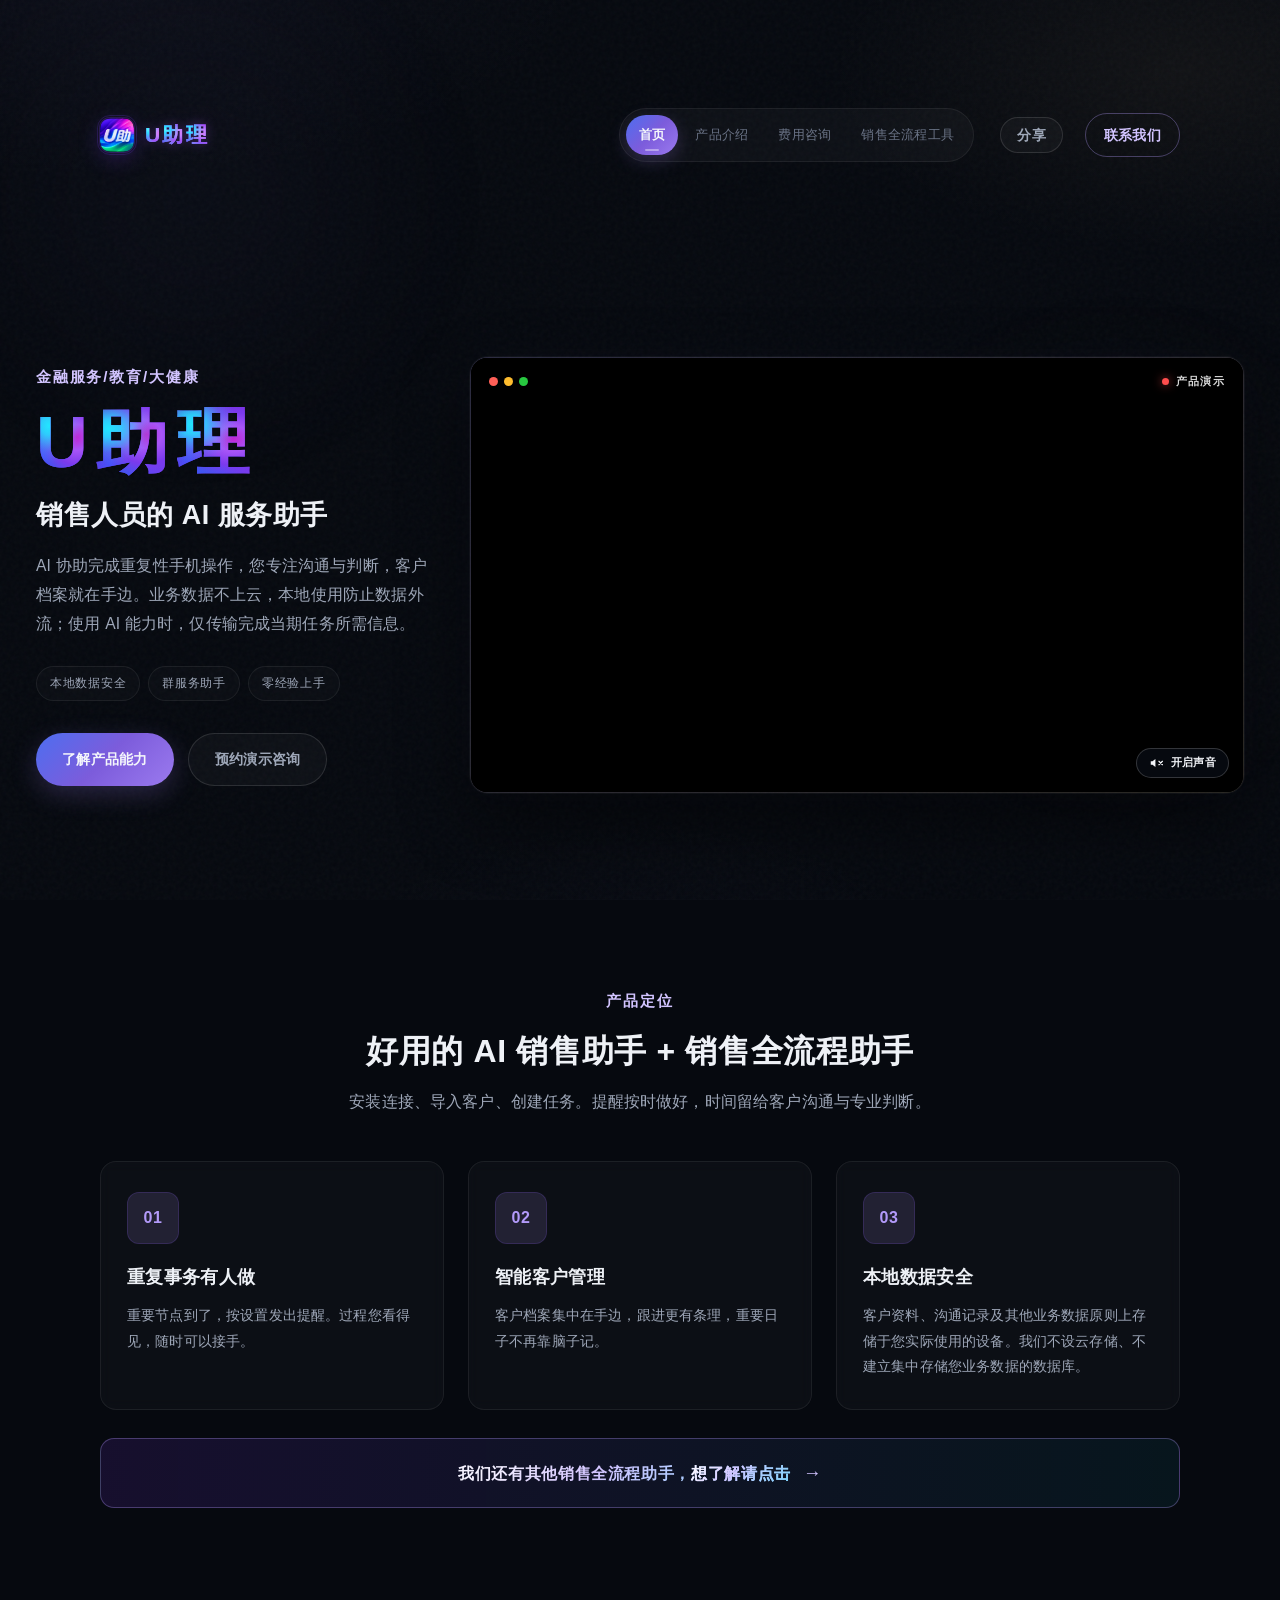
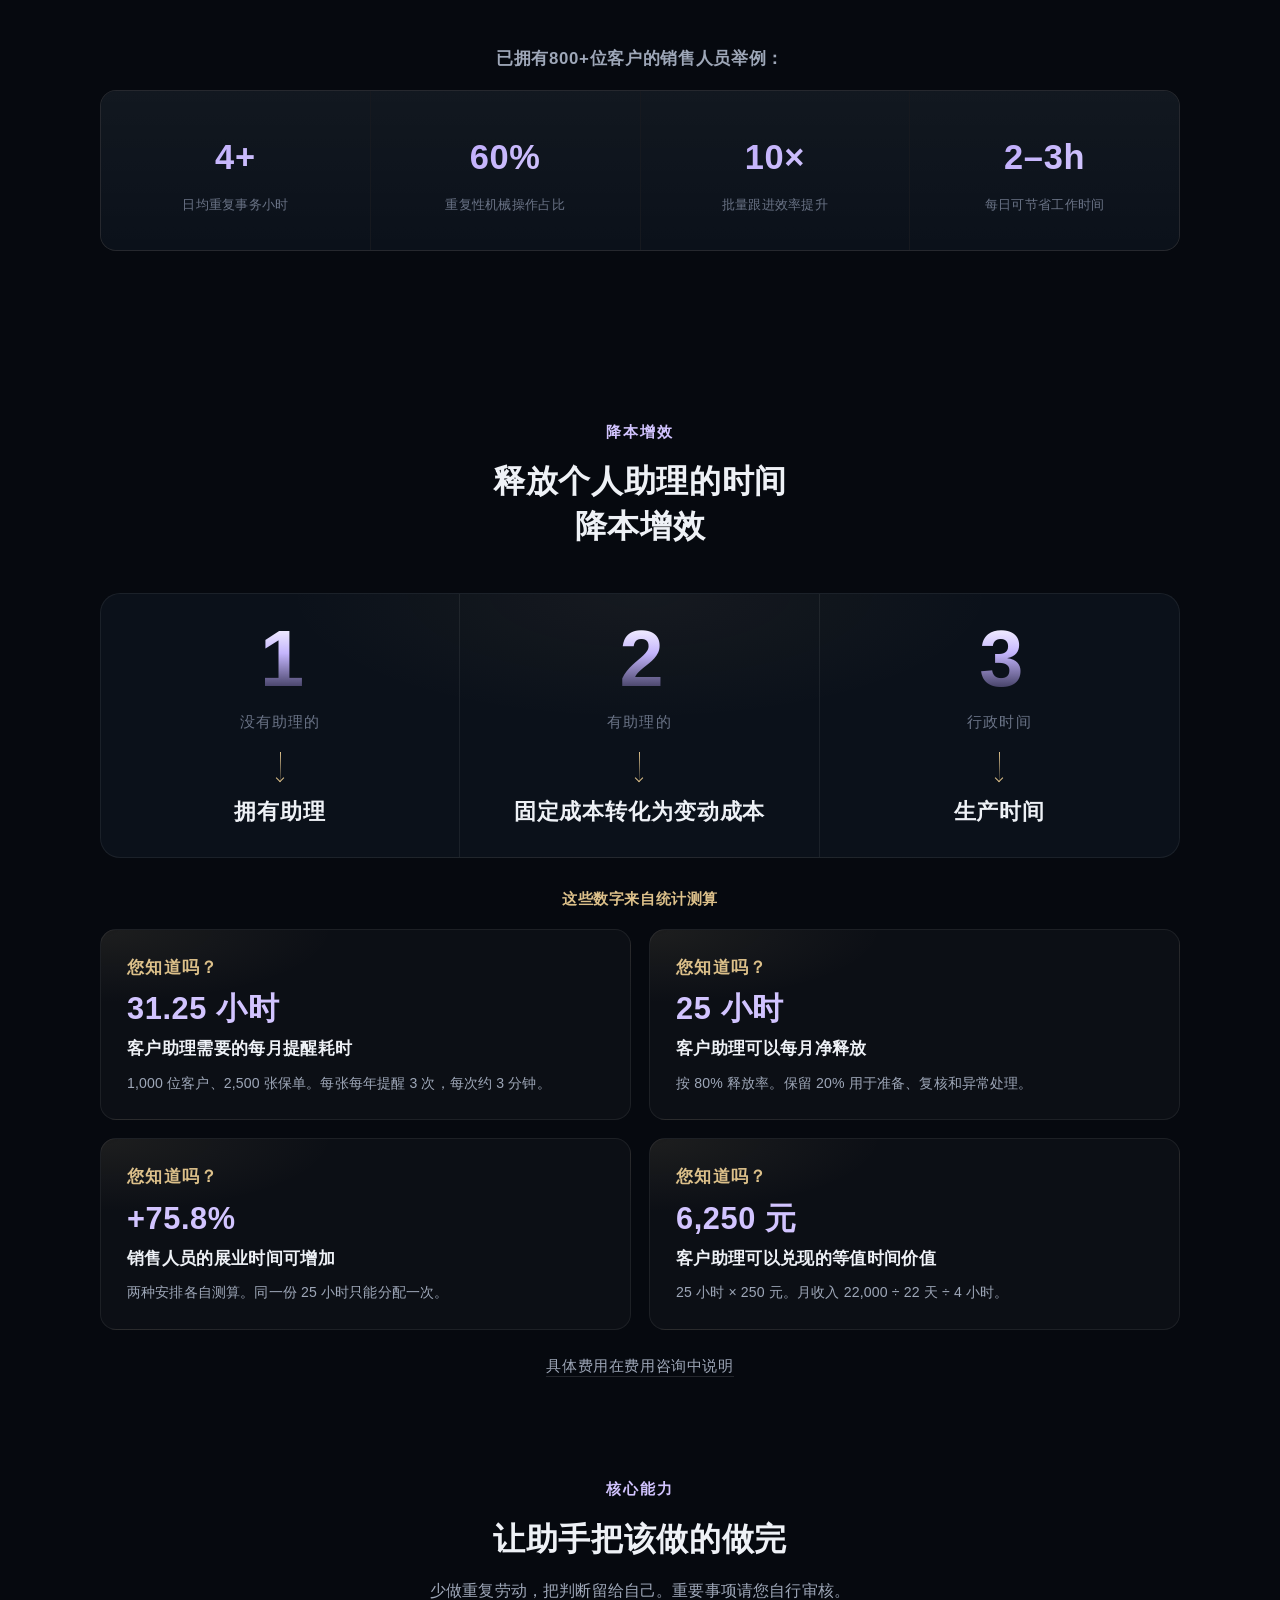
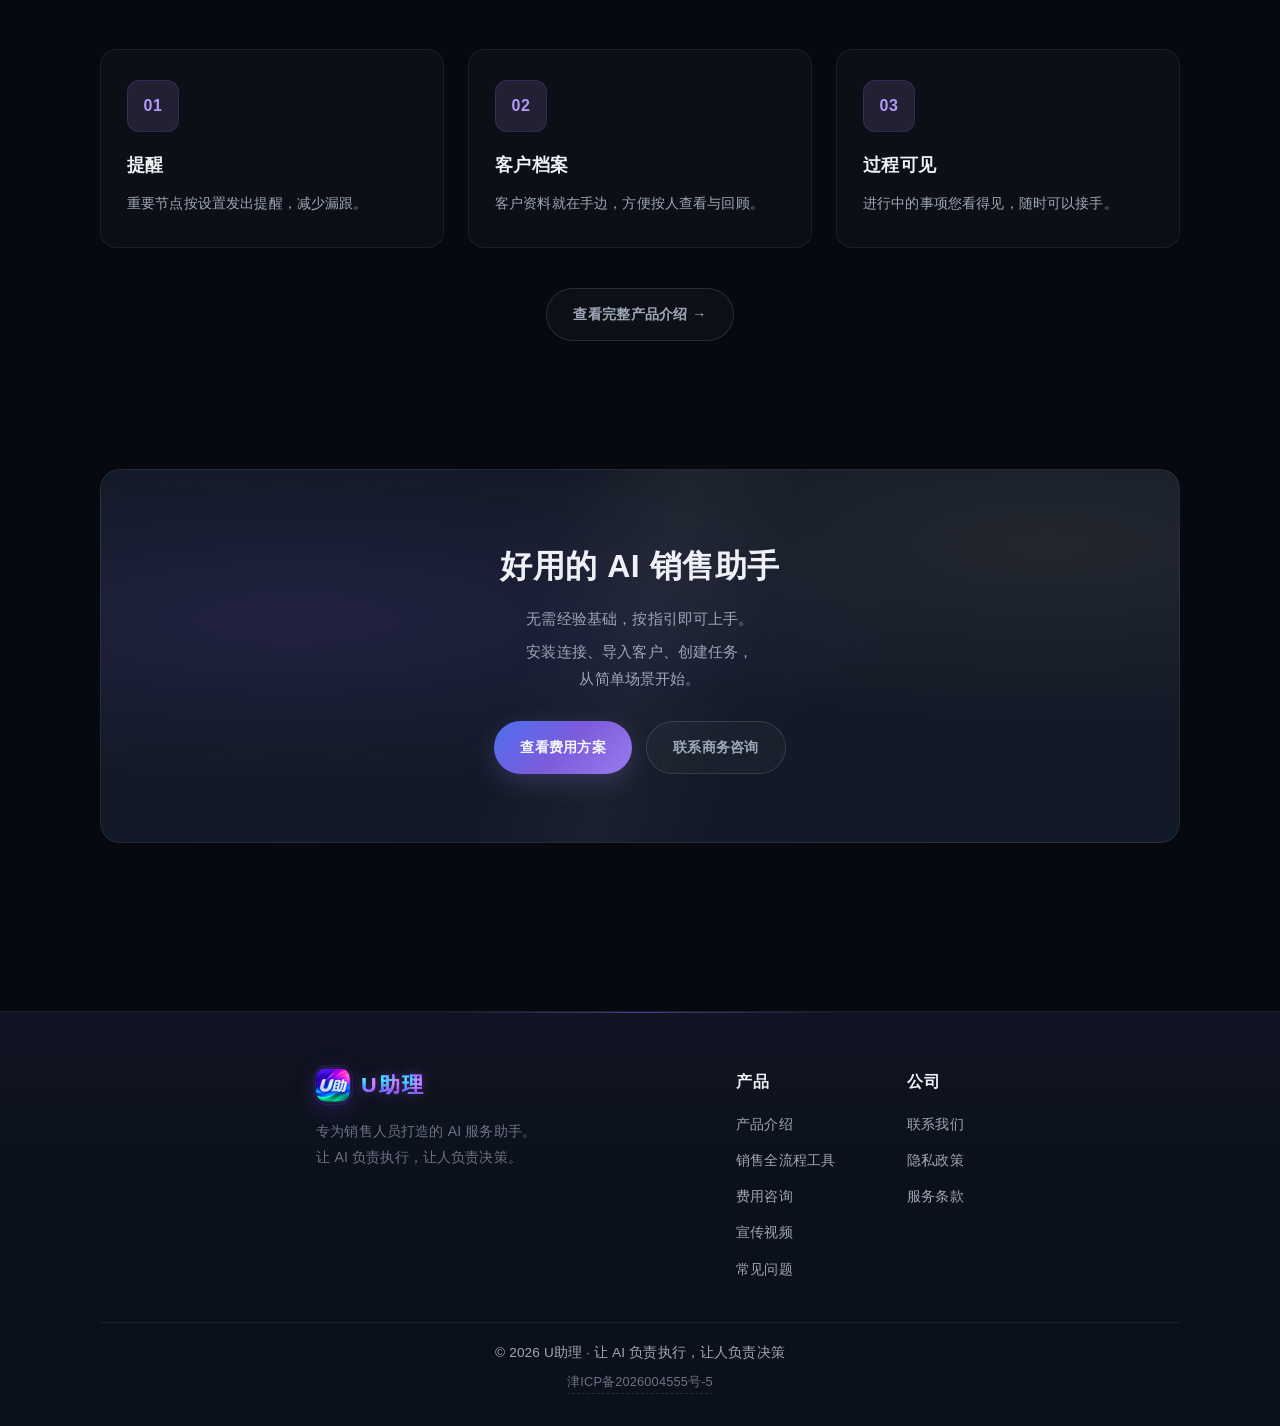
==== index.html @ defd41bc "上传U助理官网" ====
<!DOCTYPE html>
<html lang="zh-CN">
<head>
  <meta charset="UTF-8" />
  <meta name="viewport" content="width=device-width, initial-scale=1, viewport-fit=cover" />
  <meta name="format-detection" content="telephone=no, email=no" />
  <title>U助理 — 销售人员的 AI 服务助手</title>
  <meta name="description" content="U助理是专为销售人员打造的 AI 服务助手。" />
  <meta property="og:type" content="website" />
  <meta property="og:site_name" content="U助理" />
  <meta property="og:title" content="U助理 · AI 服务助手" />
  <meta property="og:description" content="U助理是专为销售人员打造的 AI 服务助手。" />
  <meta property="og:image" content="static/share-cover.jpg" />
  <meta itemprop="name" content="U助理 · AI 服务助手" />
  <meta itemprop="description" content="U助理是专为销售人员打造的 AI 服务助手。" />
  <meta itemprop="image" content="static/share-cover.jpg" />
  <script>
    (function () {
      var img = new URL('static/share-cover.jpg', location.href).href;
      var pageUrl = location.href.split('#')[0];
      var image = document.querySelector('meta[property="og:image"]');
      var item = document.querySelector('meta[itemprop="image"]');
      if (image) image.setAttribute('content', img);
      if (item) item.setAttribute('content', img);
      var urlMeta = document.querySelector('meta[property="og:url"]');
      if (!urlMeta) {
        urlMeta = document.createElement('meta');
        urlMeta.setAttribute('property', 'og:url');
        document.head.appendChild(urlMeta);
      }
      urlMeta.setAttribute('content', pageUrl);
    })();
  </script>
  <link rel="stylesheet" href="css/style.css?v=m102" />
</head>
<body>
  <div class="bg-mesh" aria-hidden="true"></div>
  <div class="bg-orb bg-orb--a" aria-hidden="true"></div>
  <div class="bg-orb bg-orb--b" aria-hidden="true"></div>
  <div class="bg-noise" aria-hidden="true"></div>

  <header class="site-header">
    <div class="nav-inner">
      <a class="logo" href="about.html">
        <span class="logo-mark">U</span>
        <span class="logo-text"><span class="brand-word" aria-label="U助理"><span class="brand-char">U</span><span class="brand-char">助</span><span class="brand-char">理</span></span></span>
      </a>
      <nav class="nav-links" aria-label="主导航">
        <a href="index.html" class="active">首页</a>
        <a href="product.html">产品介绍</a>
        <a href="pricing.html">费用咨询</a>
        <a href="tools.html">销售全流程工具</a>
      </nav>
      <a class="nav-cta" href="about.html">联系我们</a>
    </div>
    <div class="scroll-progress" aria-hidden="true"></div>
  </header>

  <main>
    <section class="hero-split" aria-label="产品宣传">
      <div class="hero-split__copy">
        <p class="section-label">金融服务/教育/大健康</p>
        <h1 class="hero-brand"><span class="brand-word" aria-label="U助理"><span class="brand-char">U</span><span class="brand-char">助</span><span class="brand-char">理</span></span></h1>
        <p class="hero-title">销售人员的 AI&nbsp;服务助手</p>
        <p class="hero-desc">
          AI&nbsp;协助完成重复性手机操作，您专注沟通与判断，客户档案就在手边。业务数据不上云，本地使用防止数据外流；使用 AI&nbsp;能力时，仅传输完成当期任务所需信息。
        </p>
        <div class="hero-meta">
		  <span>本地数据安全</span>
          <span>群服务助手</span>
          <span>零经验上手</span>
        </div>
        <div class="btn-group">
          <a class="btn btn-primary" href="product.html">了解产品能力</a>
          <a class="btn btn-ghost" href="about.html">预约演示咨询</a>
        </div>
      </div>

      <div class="hero-split__media">
        <div class="video-frame">
          <div class="video-frame__inner">
            <div class="video-frame__chrome">
              <div class="video-dots" aria-hidden="true"><i></i><i></i><i></i></div>
              <span class="video-live">产品演示</span>
            </div>
            <video
              id="hero-video"
              src="static/u_.mp4"
              autoplay
              muted
              loop
              playsinline
              webkit-playsinline
              x5-playsinline
              x5-video-player-type="h5-page"
              x5-video-player-fullscreen="false"
              preload="auto"
            ></video>
            <button type="button" class="video-sound" aria-pressed="false" aria-label="开启声音">
              <svg class="video-sound__muted" viewBox="0 0 24 24" aria-hidden="true">
                <path d="M11 5L6 9H3v6h3l5 4V5z" fill="currentColor"/>
                <path d="M23 9l-6 6M17 9l6 6" stroke="currentColor" stroke-width="2" fill="none" stroke-linecap="round"/>
              </svg>
              <svg class="video-sound__on" viewBox="0 0 24 24" aria-hidden="true">
                <path d="M11 5L6 9H3v6h3l5 4V5z" fill="currentColor"/>
                <path d="M15.5 8.5a5 5 0 010 7M19 6a9 9 0 010 12" stroke="currentColor" stroke-width="2" fill="none" stroke-linecap="round"/>
              </svg>
              <span class="video-sound__text">开启声音</span>
            </button>
          </div>
        </div>
      </div>
    </section>

    <section class="section">
      <div class="container">
        <div class="section-head center reveal">
          <p class="section-label">产品定位</p>
          <h2 class="section-title">好用的 AI 销售助手 + 销售全流程助手</h2>
          <p class="section-desc">
            安装连接、导入客户、创建任务。提醒按时做好，时间留给客户沟通与专业判断。
          </p>
        </div>

        <div class="grid-3">
          <article class="feature-card reveal">
            <div class="feature-icon">01</div>
            <h3>重复事务有人做</h3>
            <p>重要节点到了，按设置发出提醒。过程您看得见，随时可以接手。</p>
          </article>
          <article class="feature-card reveal reveal-delay-1">
            <div class="feature-icon">02</div>
            <h3>智能客户管理</h3>
            <p>客户档案集中在手边，跟进更有条理，重要日子不再靠脑子记。</p>
          </article>
          <article class="feature-card reveal reveal-delay-2">
            <div class="feature-icon">03</div>
            <h3>本地数据安全</h3>
            <p>客户资料、沟通记录及其他业务数据原则上存储于您实际使用的设备。我们不设云存储、不建立集中存储您业务数据的数据库。</p>
          </article>
        </div>
        <a class="tools-entry reveal" href="tools.html">
          <span>我们还有其他销售全流程助手，<span class="tools-entry__go">想了解请点击</span></span>
          <i aria-hidden="true">→</i>
        </a>
      </div>
    </section>

    <section class="section-sm">
      <div class="container">
        <p class="stats-kicker reveal">已拥有800+位客户的销售人员举例：</p>
        <div class="stats reveal">
          <div class="stat">
            <div class="stat-value">4+</div>
            <div class="stat-label">日均重复事务小时</div>
          </div>
          <div class="stat">
            <div class="stat-value">60%</div>
            <div class="stat-label">重复性机械操作占比</div>
          </div>
          <div class="stat">
            <div class="stat-value">10×</div>
            <div class="stat-label">批量跟进效率提升</div>
          </div>
          <div class="stat">
            <div class="stat-value">2–3h</div>
            <div class="stat-label">每日可节省工作时间</div>
          </div>
        </div>
      </div>
    </section>

    <section class="section">
      <div class="container">
        <div class="section-head center reveal">
          <p class="section-label">降本增效</p>
          <h2 class="section-title yield-title">释放个人助理的时间<br>降本增效</h2>
        </div>
        <ol class="yield-shifts reveal">
          <li>
            <span class="yield-shifts__index">1</span>
            <p class="yield-shifts__from">没有助理的</p>
            <span class="yield-shifts__arrow" aria-hidden="true"></span>
            <p class="yield-shifts__to">拥有助理</p>
          </li>
          <li>
            <span class="yield-shifts__index">2</span>
            <p class="yield-shifts__from">有助理的</p>
            <span class="yield-shifts__arrow" aria-hidden="true"></span>
            <p class="yield-shifts__to">固定成本转化为变动成本</p>
          </li>
          <li>
            <span class="yield-shifts__index">3</span>
            <p class="yield-shifts__from">行政时间</p>
            <span class="yield-shifts__arrow" aria-hidden="true"></span>
            <p class="yield-shifts__to">生产时间</p>
          </li>
        </ol>
        <p class="yield-note reveal">这些数字来自统计测算</p>
        <div class="yield-stats reveal">
          <article>
            <p class="yield-stats__ask">您知道吗？</p>
            <b>31.25 小时</b>
            <span>客户助理需要的每月提醒耗时</span>
            <p>1,000 位客户、2,500 张保单。每张每年提醒 3 次，每次约 3 分钟。</p>
          </article>
          <article>
            <p class="yield-stats__ask">您知道吗？</p>
            <b>25 小时</b>
            <span>客户助理可以每月净释放</span>
            <p>按 80% 释放率。保留 20% 用于准备、复核和异常处理。</p>
          </article>
          <article>
            <p class="yield-stats__ask">您知道吗？</p>
            <b>+75.8%</b>
            <span>销售人员的展业时间可增加</span>
            <p>两种安排各自测算。同一份 25 小时只能分配一次。</p>
          </article>
          <article>
            <p class="yield-stats__ask">您知道吗？</p>
            <b>6,250 元</b>
            <span>客户助理可以兑现的等值时间价值</span>
            <p>25 小时 × 250 元。月收入 22,000 ÷ 22 天 ÷ 4 小时。</p>
          </article>
        </div>
        <p class="yield-more reveal"><a href="pricing.html">具体费用在费用咨询中说明</a></p>
      </div>
    </section>

    <section class="section" style="padding-top: 0;">
      <div class="container">
        <div class="section-head center reveal">
          <p class="section-label">核心能力</p>
          <h2 class="section-title">让助手把该做的做完</h2>
          <p class="section-desc">少做重复劳动，把判断留给自己。<span class="m-break"></span>重要事项请您自行审核。</p>
        </div>
        <div class="grid-3">
          <article class="feature-card reveal">
            <div class="feature-icon">01</div>
            <h3>提醒</h3>
            <p>重要节点按设置发出提醒，减少漏跟。</p>
          </article>
          <article class="feature-card reveal reveal-delay-1">
            <div class="feature-icon">02</div>
            <h3>客户档案</h3>
            <p>客户资料就在手边，方便按人查看与回顾。</p>
          </article>
          <article class="feature-card reveal reveal-delay-2">
            <div class="feature-icon">03</div>
            <h3>过程可见</h3>
            <p>进行中的事项您看得见，随时可以接手。</p>
          </article>
        </div>
        <div class="section-link reveal">
          <a class="btn btn-ghost" href="product.html">查看完整产品介绍 →</a>
        </div>
      </div>
    </section>

    <section class="section" style="padding-top: 0;">
      <div class="container">
        <div class="cta-band reveal">
          <h2>好用的 AI 销售助手</h2>
          <p class="cta-lines">
            <span>无需经验基础，按指引即可上手。</span>
            <span>安装连接、导入客户、创建任务，<span class="m-break"></span>从简单场景开始。</span>
          </p>
          <div class="btn-group">
            <a class="btn btn-primary" href="pricing.html">查看费用方案</a>
            <a class="btn btn-ghost" href="about.html">联系商务咨询</a>
          </div>
        </div>
      </div>
    </section>
  </main>

  <footer class="site-footer">
    <div class="container">
      <div class="footer-main">
        <div class="footer-brand">
          <a class="logo" href="about.html">
            <span class="logo-mark">U</span>
            <span class="logo-text"><span class="brand-word" aria-label="U助理"><span class="brand-char">U</span><span class="brand-char">助</span><span class="brand-char">理</span></span></span>
          </a>
          <p>专为销售人员打造的 AI 服务助手。<br />让 AI 负责执行，让人负责决策。</p>
        </div>
        <div class="footer-links">
          <div class="footer-col">
            <h4>产品</h4>
            <a href="product.html">产品介绍</a>
            <a href="tools.html">销售全流程工具</a>
            <a href="pricing.html">费用咨询</a>
            <a href="index.html">宣传视频</a>
            <a href="product.html#faq">常见问题</a>
          </div>
          <div class="footer-col">
            <h4>公司</h4>
            <a href="about.html">联系我们</a>
            <a href="privacy.html">隐私政策</a>
            <a href="terms.html">服务条款</a>
          </div>
        </div>
      </div>
      <div class="footer-legal">
        <div class="footer-legal-left">
          <p class="footer-copyright">© 2026 U助理 · 让 AI 负责执行，让人负责决策</p>
          <p class="footer-icp">
            <a href="https://beian.miit.gov.cn/" target="_blank" rel="noopener noreferrer">津ICP备2026004555号-5</a>
          </p>
        </div>
      </div>
    </div>
  </footer>

<button type="button" class="back-top" aria-label="回到顶部" title="回到顶部">
    <span class="back-top__ring" aria-hidden="true"></span>
    <svg viewBox="0 0 24 24" aria-hidden="true">
      <path d="M12 19V5"></path>
      <path d="M5 12l7-7 7 7"></path>
    </svg>
  </button>

  <script src="js/main.js?v=m17"></script>
</body>
</html>
---- css/style.css ----
/* U助理 Official Site — Premium Design System */
:root {
  --bg: #06090f;
  --bg-2: #0b111a;
  --bg-3: #121a27;
  --surface: rgba(255, 255, 255, 0.028);
  --surface-hover: rgba(255, 255, 255, 0.055);
  --border: rgba(255, 255, 255, 0.065);
  --border-strong: rgba(255, 255, 255, 0.12);
  --text: #eef1f6;
  --text-secondary: #9ea7b8;
  --text-muted: #6a7386;
  --accent: #b39afa;
  --accent-deep: #8b6fd4;
  --accent-soft: rgba(179, 154, 250, 0.13);
  --accent-glow: rgba(139, 111, 212, 0.26);
  --accent-bright: #d2c4ff;
  --accent-grad: linear-gradient(135deg, #4d6ef0 0%, #7c5cdb 50%, #9b7aef 100%);
  --gold: #dcc08a;
  --gold-soft: rgba(220, 192, 138, 0.09);
  --promo: #5ad6ef;
  --promo-soft: rgba(90, 214, 239, 0.12);
  --promo-deep: #2bb8d6;
  --brand-blue: #315cff;
  --brand-violet: #8b5cf6;
  --brand-cyan: #22e6ff;
  --radius: 16px;
  --radius-sm: 10px;
  --nav-h: 72px;
  --max: 1080px;
  --max-home: 1520px;
  --gutter: 48px;
  --space-section: 96px;
  --space-block: 24px;
  --content-prose: 1080px;
  --font-display: 'Microsoft YaHei', '微软雅黑', 'PingFang SC', 'Noto Sans SC', sans-serif;
  --font-brand: 'Microsoft YaHei', '微软雅黑', 'PingFang SC', 'Noto Sans SC', sans-serif;
  --font-body: 'Microsoft YaHei', '微软雅黑', 'PingFang SC', 'Noto Sans SC', sans-serif;
  --ease: cubic-bezier(0.22, 1, 0.36, 1);
  --shadow-card: 0 18px 48px rgba(0, 0, 0, 0.32);
}

*,
*::before,
*::after {
  box-sizing: border-box;
  margin: 0;
  padding: 0;
}

html {
  scroll-behavior: smooth;
  scroll-padding-top: calc(var(--nav-h) + 12px);
  -webkit-text-size-adjust: 100%;
  text-size-adjust: 100%;
  overflow-x: clip;
  max-width: 100%;
}

body {
  font-family: var(--font-body);
  background: var(--bg);
  color: var(--text);
  line-height: 1.75;
  font-weight: 400;
  font-size: 15.5px;
  letter-spacing: 0.01em;
  -webkit-font-smoothing: antialiased;
  -webkit-tap-highlight-color: transparent;
  overflow-x: clip;
  max-width: 100%;
}

img,
video {
  max-width: 100%;
  display: block;
}

a {
  color: inherit;
  text-decoration: none;
}

ul {
  list-style: none;
}

button {
  font-family: inherit;
  cursor: pointer;
  border: none;
  background: none;
}

::selection {
  background: rgba(182, 124, 255, 0.32);
  color: #fff;
}

.container {
  width: min(100% - (var(--gutter) * 2), var(--max));
  margin-inline: auto;
}

/* ---------- Atmosphere ---------- */
.bg-mesh {
  pointer-events: none;
  position: fixed;
  inset: 0;
  z-index: -2;
  background:
    radial-gradient(ellipse 70% 45% at 8% -5%, rgba(120, 110, 180, 0.06), transparent 55%),
    radial-gradient(ellipse 55% 40% at 92% 8%, rgba(224, 192, 138, 0.05), transparent 50%),
    radial-gradient(ellipse 45% 35% at 50% 110%, rgba(120, 110, 180, 0.035), transparent 55%),
    var(--bg);
}

.bg-noise {
  pointer-events: none;
  position: fixed;
  inset: 0;
  z-index: -1;
  opacity: 0.035;
  background-image: url("data:image/svg+xml,%3Csvg viewBox='0 0 256 256' xmlns='http://www.w3.org/2000/svg'%3E%3Cfilter id='n'%3E%3CfeTurbulence type='fractalNoise' baseFrequency='0.85' numOctaves='4' stitchTiles='stitch'/%3E%3C/filter%3E%3Crect width='100%25' height='100%25' filter='url(%23n)'/%3E%3C/svg%3E");
}

.bg-orb {
  pointer-events: none;
  position: fixed;
  z-index: -1;
  width: 42vw;
  height: 42vw;
  max-width: 560px;
  max-height: 560px;
  border-radius: 50%;
  filter: blur(80px);
  opacity: 0.22;
  animation: orbFloat 18s ease-in-out infinite;
}

.bg-orb--a {
  top: -8%;
  left: -6%;
  background: radial-gradient(circle, rgba(120, 110, 180, 0.28), transparent 70%);
}

.bg-orb--b {
  right: -8%;
  bottom: 8%;
  background: radial-gradient(circle, rgba(220, 192, 138, 0.18), transparent 70%);
  animation-delay: -7s;
  animation-duration: 22s;
}

@keyframes orbFloat {
  0%, 100% { transform: translate(0, 0) scale(1); }
  50% { transform: translate(3%, 4%) scale(1.08); }
}

.scroll-progress {
  position: absolute;
  left: 0;
  bottom: 0;
  height: 2px;
  width: 0%;
  background: linear-gradient(90deg, var(--accent-deep), var(--accent), var(--gold));
  box-shadow: 0 0 12px var(--accent-glow);
  transition: width 0.05s linear;
}

/* ---------- Nav ---------- */
.site-header {
  position: fixed;
  top: 0;
  left: 0;
  right: 0;
  z-index: 100;
  height: var(--nav-h);
  transition: background 0.4s var(--ease), border-color 0.4s, box-shadow 0.4s;
  border-bottom: 1px solid transparent;
}

.site-header.scrolled {
  background: rgba(6, 9, 15, 0.8);
  backdrop-filter: blur(20px) saturate(1.5);
  border-bottom-color: var(--border);
  box-shadow: 0 8px 32px rgba(0, 0, 0, 0.25);
}

.nav-inner {
  height: var(--nav-h);
  display: flex;
  align-items: center;
  gap: 18px;
  width: min(100% - (var(--gutter) * 2), var(--max));
  margin-inline: auto;
}

.logo {
  display: flex;
  align-items: center;
  gap: 11px;
  font-family: var(--font-brand);
  font-weight: 700;
  font-size: 1.18rem;
  letter-spacing: 0.02em;
  transition: opacity 0.25s;
}

.logo:hover {
  opacity: 0.9;
}

.logo-mark {
  width: 34px;
  height: 34px;
  border-radius: 10px;
  background-image: url('../static/logo.png');
  background-size: cover;
  background-position: center;
  display: grid;
  place-items: center;
  font-family: var(--font-brand);
  font-weight: 800;
  font-size: 0;
  color: transparent;
  box-shadow: 0 0 0 1px rgba(123, 63, 242, 0.22), 0 6px 22px rgba(123, 63, 242, 0.26);
  position: relative;
}

.logo-mark::after {
  content: '';
  position: absolute;
  inset: -3px;
  border-radius: 13px;
  border: 1px solid rgba(123, 63, 242, 0.2);
  animation: pulseRing 3.5s ease-in-out infinite;
}

@keyframes pulseRing {
  0%, 100% { opacity: 0.4; transform: scale(1); }
  50% { opacity: 0.85; transform: scale(1.04); }
}

.logo-text {
  display: inline-flex;
  align-items: center;
}

.logo-text .brand-word {
  font-size: 1.12em;
  font-weight: 800;
  letter-spacing: 0.08em;
}

/* 导航小字：提高饱和与对比，避免缩小后发灰发虚 */
.logo-text .brand-char,
.logo-text .brand-char:nth-child(1),
.logo-text .brand-char:nth-child(2),
.logo-text .brand-char:nth-child(3) {
  background:
    radial-gradient(
      ellipse at 18% 26%,
      #5ef0ff 0%,
      rgba(34, 230, 255, 0.95) 14%,
      rgba(34, 230, 255, 0.35) 36%,
      transparent 52%
    ),
    radial-gradient(
      ellipse at 70% 40%,
      #e879f9 0%,
      #c084fc 20%,
      #a855f7 42%,
      rgba(168, 85, 247, 0.45) 68%,
      transparent 100%
    ),
    radial-gradient(
      ellipse at 36% 84%,
      #60a5fa 0%,
      #3b82f6 24%,
      rgba(59, 130, 246, 0.4) 56%,
      transparent 100%
    ),
    linear-gradient(135deg, #6d28d9 0%, #9333ea 45%, #a855f7 100%);
  background-size: 100% 100%;
  -webkit-background-clip: text;
  background-clip: text;
  color: transparent;
  -webkit-text-fill-color: transparent;
  filter: drop-shadow(0 0 6px rgba(168, 85, 247, 0.35));
}

/* 品牌词：采用紫底 + 蓝区 + 青高光（图2方案），每字含蓝/紫/青，静态无动画 */
.brand-word {
  display: inline-flex;
  align-items: baseline;
  gap: 0.02em;
}

.brand-char {
  display: inline-block;
  font-style: normal;
  font-weight: inherit;
  line-height: 1;
  background:
    /* 青色高光 */
    radial-gradient(
      ellipse at 18% 28%,
      #22e6ff 0%,
      rgba(34, 230, 255, 0.85) 12%,
      rgba(34, 230, 255, 0.22) 34%,
      transparent 50%
    ),
    /* 紫色主体（略加重） */
    radial-gradient(
      ellipse at 68% 40%,
      #c026d3 0%,
      #a855f7 22%,
      #7c3aed 46%,
      rgba(124, 58, 237, 0.28) 70%,
      transparent 100%
    ),
    /* 蓝色区域 */
    radial-gradient(
      ellipse at 36% 84%,
      #2563eb 0%,
      #315cff 26%,
      rgba(49, 92, 255, 0.32) 58%,
      transparent 100%
    ),
    /* 紫色底色，保证整体偏紫且协调 */
    linear-gradient(135deg, #5b21b6 0%, #7e22ce 42%, #9333ea 100%);
  background-size: 100% 100%;
  background-repeat: no-repeat;
  -webkit-background-clip: text;
  background-clip: text;
  color: transparent;
  -webkit-text-fill-color: transparent;
}

/* 三字光斑微偏移，整体仍统一，避免完全同质 */
.brand-char:nth-child(1) {
  background:
    radial-gradient(ellipse at 22% 26%, #22e6ff 0%, rgba(34, 230, 255, 0.85) 12%, rgba(34, 230, 255, 0.2) 34%, transparent 50%),
    radial-gradient(ellipse at 70% 42%, #c026d3 0%, #a855f7 22%, #7c3aed 46%, rgba(124, 58, 237, 0.28) 70%, transparent 100%),
    radial-gradient(ellipse at 34% 82%, #2563eb 0%, #315cff 26%, rgba(49, 92, 255, 0.32) 58%, transparent 100%),
    linear-gradient(135deg, #5b21b6 0%, #7e22ce 42%, #9333ea 100%);
  background-size: 100% 100%;
  -webkit-background-clip: text;
  background-clip: text;
  color: transparent;
  -webkit-text-fill-color: transparent;
}

.brand-char:nth-child(2) {
  background:
    radial-gradient(ellipse at 16% 30%, #22e6ff 0%, rgba(34, 230, 255, 0.85) 12%, rgba(34, 230, 255, 0.2) 34%, transparent 50%),
    radial-gradient(ellipse at 64% 38%, #c026d3 0%, #a855f7 22%, #7c3aed 46%, rgba(124, 58, 237, 0.28) 70%, transparent 100%),
    radial-gradient(ellipse at 40% 86%, #2563eb 0%, #315cff 26%, rgba(49, 92, 255, 0.32) 58%, transparent 100%),
    linear-gradient(135deg, #5b21b6 0%, #7e22ce 45%, #9333ea 100%);
  background-size: 100% 100%;
  -webkit-background-clip: text;
  background-clip: text;
  color: transparent;
  -webkit-text-fill-color: transparent;
}

.brand-char:nth-child(3) {
  background:
    radial-gradient(ellipse at 20% 24%, #22e6ff 0%, rgba(34, 230, 255, 0.85) 12%, rgba(34, 230, 255, 0.2) 34%, transparent 50%),
    radial-gradient(ellipse at 72% 44%, #c026d3 0%, #a855f7 22%, #7c3aed 46%, rgba(124, 58, 237, 0.28) 70%, transparent 100%),
    radial-gradient(ellipse at 38% 80%, #2563eb 0%, #315cff 26%, rgba(49, 92, 255, 0.32) 58%, transparent 100%),
    linear-gradient(135deg, #5b21b6 0%, #7e22ce 40%, #9333ea 100%);
  background-size: 100% 100%;
  -webkit-background-clip: text;
  background-clip: text;
  color: transparent;
  -webkit-text-fill-color: transparent;
}

.nav-links {
  display: flex;
  align-items: center;
  gap: 4px;
  margin-left: auto;
  padding: 6px;
  border-radius: 999px;
  background: rgba(255, 255, 255, 0.03);
  border: 1px solid var(--border);
}

.nav-links a {
  position: relative;
  padding: 8px 13px;
  font-size: 0.84rem;
  font-weight: 500;
  letter-spacing: 0.02em;
  color: var(--text-muted);
  border-radius: 999px;
  transition: color 0.3s, background 0.3s, box-shadow 0.3s;
}

.nav-links a:hover {
  color: var(--text);
  background: rgba(255, 255, 255, 0.05);
}

.nav-links a.active,
html[data-nav="about"] #nav-about {
  color: #f4f6fb;
  background: var(--accent-grad);
  font-weight: 600;
  box-shadow: 0 6px 18px var(--accent-glow);
}

.nav-links a.active::after,
html[data-nav="about"] #nav-about::after {
  content: '';
  position: absolute;
  left: 50%;
  bottom: 4px;
  width: 14px;
  height: 2px;
  border-radius: 2px;
  background: rgba(255, 255, 255, 0.4);
  transform: translateX(-50%);
}

.nav-cta {
  margin-left: 4px !important;
  padding: 9px 18px !important;
  font-size: 0.875rem !important;
  border-radius: 999px !important;
  background: transparent !important;
  border: 1px solid rgba(179, 154, 250, 0.35) !important;
  color: var(--accent-bright) !important;
  font-weight: 600 !important;
  letter-spacing: 0.02em;
  box-shadow: none !important;
}

.nav-cta:hover {
  background: var(--accent-soft) !important;
  border-color: rgba(179, 154, 250, 0.55) !important;
  color: #fff !important;
  box-shadow: 0 0 20px var(--accent-glow) !important;
}

.nav-cta.active,
html[data-nav="contact"] #nav-contact {
  background: var(--accent-grad) !important;
  border-color: transparent !important;
  color: #f4f6fb !important;
  box-shadow: 0 6px 18px var(--accent-glow) !important;
}

.nav-cta.active::after,
html[data-nav="contact"] #nav-contact::after {
  display: none;
}

.nav-cta.active:hover,
html[data-nav="contact"] #nav-contact:hover {
  background: var(--accent-grad) !important;
  color: #f4f6fb !important;
  border-color: transparent !important;
  filter: brightness(1.05);
}

/* ---------- Buttons ---------- */
.btn {
  display: inline-flex;
  align-items: center;
  justify-content: center;
  gap: 8px;
  padding: 13px 26px;
  border-radius: 999px;
  font-size: 0.9rem;
  font-weight: 600;
  letter-spacing: 0.02em;
  position: relative;
  overflow: hidden;
  transition: transform 0.3s var(--ease), box-shadow 0.3s, background 0.3s, border-color 0.3s, filter 0.3s;
}

.btn::after {
  content: '';
  position: absolute;
  inset: 0;
  background: linear-gradient(105deg, transparent 35%, rgba(255, 255, 255, 0.28) 50%, transparent 65%);
  transform: translateX(-120%);
  transition: transform 0.55s var(--ease);
}

.btn:hover::after {
  transform: translateX(120%);
}

.btn:hover {
  transform: translateY(-2px);
}

.btn-primary {
  background: var(--accent-grad);
  color: #f4f6fb;
  box-shadow: 0 8px 26px var(--accent-glow);
}

.btn-primary:hover {
  filter: brightness(1.06);
  box-shadow: 0 12px 32px var(--accent-glow);
}

.btn-ghost {
  border: 1px solid var(--border-strong);
  color: var(--text-secondary);
  background: rgba(255, 255, 255, 0.03);
  backdrop-filter: blur(8px);
}

.btn-ghost:hover {
  border-color: rgba(179, 154, 250, 0.45);
  background: var(--accent-soft);
  color: var(--accent-bright);
}

.btn-group {
  display: flex;
  flex-wrap: wrap;
  gap: 14px;
}

/* ---------- Hero Split (text | video) ---------- */
.hero-split {
  min-height: calc(100vh - 8px);
  display: grid;
  grid-template-columns: minmax(260px, 400px) minmax(0, 1fr);
  gap: 34px;
  align-items: center;
  align-content: center;
  width: min(100% - 72px, 1280px);
  margin: 0 auto;
  padding: calc(var(--nav-h) + 28px) 0 40px;
  position: relative;
}

.hero-split__copy {
  position: relative;
  z-index: 2;
  display: flex;
  flex-direction: column;
  justify-content: center;
  animation: fadeSlideIn 0.9s var(--ease) both;
}

@keyframes fadeSlideIn {
  from { opacity: 0; transform: translateY(24px); }
  to { opacity: 1; transform: none; }
}

.eyebrow {
  display: inline-flex;
  align-items: center;
  justify-content: center;
  gap: 12px;
  font-size: 0.95rem;
  font-weight: 600;
  letter-spacing: 0.12em;
  color: var(--accent-bright);
  margin-bottom: 14px;
}

.eyebrow::before {
  display: none;
}

.hero-brand {
  font-family: var(--font-brand);
  font-size: clamp(2.85rem, 5.6vw, 4.5rem);
  font-weight: 700;
  letter-spacing: 0.08em;
  line-height: 1.08;
  margin-bottom: 14px;
}

.hero-brand .brand-word {
  gap: 0.04em;
}

.hero-title {
  font-family: var(--font-display);
  font-size: clamp(1.4rem, 2.1vw, 1.9rem);
  font-weight: 600;
  line-height: 1.45;
  letter-spacing: 0.02em;
  margin-bottom: 16px;
  color: var(--text);
}

.hero-desc {
  font-size: 0.98rem;
  color: var(--text-secondary);
  max-width: 28em;
  margin-bottom: 28px;
  line-height: 1.85;
  font-weight: 400;
  text-wrap: pretty;
  line-break: auto;
  overflow-wrap: break-word;
}

.hero-meta {
  display: flex;
  flex-wrap: wrap;
  gap: 8px;
  margin-bottom: 32px;
}

.hero-meta span {
  font-size: 0.75rem;
  font-weight: 500;
  letter-spacing: 0.06em;
  padding: 6px 13px;
  border-radius: 999px;
  border: 1px solid var(--border);
  background: rgba(255, 255, 255, 0.02);
  color: var(--text-secondary);
}

.hero-split__media {
  position: relative;
  z-index: 3;
  width: 100%;
  max-width: 100%;
  display: flex;
  justify-content: stretch;
  align-self: center;
  justify-self: stretch;
  animation: fadeSlideIn 1s var(--ease) 0.15s both;
}

.video-frame {
  position: relative;
  width: 100%;
  max-width: 100%;
  border-radius: 18px;
  padding: 1px;
  background: linear-gradient(145deg, rgba(140, 130, 190, 0.28), rgba(220, 192, 138, 0.16) 48%, rgba(120, 130, 170, 0.14));
  background-size: 200% 200%;
  animation: borderShift 8s ease infinite;
  box-shadow:
    0 0 0 1px rgba(255, 255, 255, 0.04),
    0 28px 70px rgba(0, 0, 0, 0.45),
    0 0 36px rgba(100, 110, 160, 0.06);
}

@keyframes borderShift {
  0%, 100% { background-position: 0% 40%; }
  50% { background-position: 100% 60%; }
}

.video-frame::before {
  content: '';
  position: absolute;
  inset: -40px;
  border-radius: 40px;
  background: radial-gradient(ellipse at center, rgba(120, 110, 170, 0.08), transparent 65%);
  z-index: -1;
  animation: glowPulse 4s ease-in-out infinite;
}

@keyframes glowPulse {
  0%, 100% { opacity: 0.55; transform: scale(1); }
  50% { opacity: 1; transform: scale(1.03); }
}

.video-frame__inner {
  position: relative;
  width: 100%;
  aspect-ratio: 16 / 9;
  border-radius: 16px;
  overflow: hidden;
  background: #000;
}

.video-frame__inner video {
  position: absolute;
  inset: 0;
  z-index: 0;
  width: 100%;
  height: 100%;
  object-fit: contain;
  object-position: center center;
  background: #000;
  /* 保持清晰，避免被拉伸发虚 */
  image-rendering: auto;
  transform: translateZ(0);
}

.video-sound {
  position: absolute;
  right: 14px;
  bottom: 14px;
  z-index: 5;
  display: inline-flex;
  align-items: center;
  gap: 8px;
  padding: 7px 12px;
  border-radius: 999px;
  border: 1px solid rgba(255, 255, 255, 0.18);
  background: rgba(8, 12, 20, 0.78);
  color: #f3f5f9;
  font-size: 0.68rem;
  font-weight: 600;
  letter-spacing: 0.03em;
  backdrop-filter: blur(10px);
  cursor: pointer;
  pointer-events: auto;
  transition: background 0.25s, border-color 0.25s, transform 0.25s, color 0.25s;
}

.video-sound:hover {
  background: rgba(12, 18, 28, 0.88);
  border-color: rgba(139, 92, 246, 0.45);
  transform: translateY(-1px);
}

.video-sound.is-on {
  border-color: rgba(139, 92, 246, 0.55);
  color: var(--accent);
}

.video-sound svg {
  width: 14px;
  height: 14px;
  flex-shrink: 0;
}

.video-sound .video-sound__on { display: none; }
.video-sound.is-on .video-sound__on { display: block; }
.video-sound.is-on .video-sound__muted { display: none; }

.video-frame__chrome {
  position: absolute;
  top: 0;
  left: 0;
  right: 0;
  z-index: 2;
  display: flex;
  align-items: center;
  justify-content: space-between;
  padding: 14px 18px;
  background: linear-gradient(180deg, rgba(0, 0, 0, 0.55), transparent);
  pointer-events: none;
}

.video-dots {
  display: flex;
  gap: 6px;
}

.video-dots i {
  width: 9px;
  height: 9px;
  border-radius: 50%;
  background: rgba(255, 255, 255, 0.25);
}

.video-dots i:nth-child(1) { background: #ff5f57; }
.video-dots i:nth-child(2) { background: #febc2e; }
.video-dots i:nth-child(3) { background: #28c840; }

.video-live {
  display: inline-flex;
  align-items: center;
  gap: 7px;
  font-size: 0.7rem;
  font-weight: 600;
  letter-spacing: 0.12em;
  color: rgba(255, 255, 255, 0.85);
  text-transform: uppercase;
}

.video-live::before {
  content: '';
  width: 7px;
  height: 7px;
  border-radius: 50%;
  background: #ff4d4d;
  box-shadow: 0 0 10px rgba(255, 77, 77, 0.7);
  animation: blink 1.4s ease-in-out infinite;
}

@keyframes blink {
  0%, 100% { opacity: 1; }
  50% { opacity: 0.35; }
}

.video-caption {
  display: none;
}

/* ---------- Sections ---------- */
.section {
  padding: var(--space-section) 0;
  position: relative;
}

.section-sm {
  padding: 40px 0 72px;
}

.section-head {
  max-width: none;
  width: 100%;
  margin-bottom: 44px;
  margin-inline: auto;
  text-align: center;
}

.section-head.center {
  text-align: center;
  margin-inline: auto;
}

.section-label {
  font-size: 0.95rem;
  font-weight: 600;
  letter-spacing: 0.12em;
  color: var(--accent-bright);
  margin-bottom: 14px;
}

.section-title {
  font-family: var(--font-display);
  font-size: clamp(1.65rem, 2.5vw, 2.25rem);
  font-weight: 600;
  line-height: 1.4;
  letter-spacing: 0.02em;
  margin-bottom: 14px;
  word-break: keep-all;
  text-wrap: pretty;
}

.nowrap-title {
  white-space: nowrap;
}

.section-desc {
  color: var(--text-secondary);
  font-size: 1rem;
  line-height: 1.85;
  text-wrap: pretty;
  line-break: auto;
}

/* ---------- Cards ---------- */
.grid-3 {
  display: grid;
  grid-template-columns: repeat(3, 1fr);
  gap: var(--space-block);
}

.grid-2 {
  display: grid;
  grid-template-columns: repeat(2, 1fr);
  gap: var(--space-block);
}

.grid-4 {
  display: grid;
  grid-template-columns: repeat(4, 1fr);
  gap: 20px;
}

.feature-card {
  background: var(--surface);
  border: 1px solid var(--border);
  border-radius: var(--radius);
  padding: 30px 26px;
  position: relative;
  overflow: hidden;
  transition: border-color 0.35s, background 0.35s, transform 0.4s var(--ease), box-shadow 0.4s;
}

.feature-card::before {
  content: '';
  position: absolute;
  inset: 0;
  background:
    radial-gradient(420px circle at var(--spot-x, 50%) var(--spot-y, 0%), rgba(140, 130, 190, 0.08), transparent 55%);
  opacity: 0;
  transition: opacity 0.4s;
}

.feature-card:hover {
  border-color: rgba(160, 150, 200, 0.22);
  background: var(--surface-hover);
  transform: translateY(-5px);
  box-shadow: var(--shadow-card), 0 0 28px rgba(100, 110, 150, 0.04);
}

.feature-card:hover::before {
  opacity: 1;
}

.feature-icon {
  width: 52px;
  height: 52px;
  border-radius: 12px;
  background: var(--accent-soft);
  border: 1px solid rgba(139, 92, 246, 0.18);
  color: var(--accent);
  display: grid;
  place-items: center;
  font-size: 1rem;
  font-family: var(--font-brand);
  font-weight: 700;
  letter-spacing: 0.04em;
  margin-bottom: 18px;
  position: relative;
  z-index: 1;
}

.feature-card h3 {
  font-family: var(--font-display);
  font-size: 1.12rem;
  font-weight: 600;
  letter-spacing: 0.02em;
  margin-bottom: 10px;
  position: relative;
  z-index: 1;
}

.feature-card p {
  color: var(--text-secondary);
  font-size: 0.9rem;
  line-height: 1.75;
  position: relative;
  z-index: 1;
}

.feature-card ul {
  margin-top: 16px;
  display: flex;
  flex-direction: column;
  gap: 8px;
  position: relative;
  z-index: 1;
}

.feature-card li {
  color: var(--text-secondary);
  font-size: 0.9rem;
  padding-left: 18px;
  position: relative;
}

.feature-card li::before {
  content: '';
  position: absolute;
  left: 0;
  top: 0.55em;
  width: 6px;
  height: 6px;
  border-radius: 50%;
  background: var(--accent);
}

/* ---------- Stats ---------- */
.stats {
  display: grid;
  grid-template-columns: repeat(4, 1fr);
  gap: 1px;
  background: var(--border);
  border: 1px solid var(--border);
  border-radius: var(--radius);
  overflow: hidden;
}

.stat {
  background: linear-gradient(180deg, rgba(255, 255, 255, 0.028), transparent), var(--bg-2);
  padding: 36px 24px;
  text-align: center;
  transition: background 0.35s;
}

.stat:hover {
  background: var(--bg-3);
}

.stat-value {
  font-family: var(--font-brand);
  font-size: 2.15rem;
  font-weight: 700;
  letter-spacing: 0.02em;
  margin-bottom: 8px;
  background: linear-gradient(135deg, var(--accent), #ddd6fe);
  -webkit-background-clip: text;
  background-clip: text;
  color: transparent;
}

.stat-label {
  color: var(--text-muted);
  font-size: 0.82rem;
  letter-spacing: 0.02em;
  line-height: 1.45;
  white-space: nowrap;
}

.stats-kicker {
  margin: 0 0 16px;
  text-align: center;
  font-size: 1.05rem;
  font-weight: 600;
  letter-spacing: 0.04em;
  color: var(--text-secondary);
}

/* ---------- 降本增效 ---------- */
.yield-title {
  font-size: clamp(1.65rem, 2.5vw, 2.25rem);
  font-weight: 600;
  letter-spacing: 0.02em;
  line-height: 1.4;
}

.yield-shifts {
  display: grid;
  grid-template-columns: repeat(3, 1fr);
  margin: 0;
  list-style: none;
  border: 1px solid var(--border);
  border-radius: 20px;
  overflow: hidden;
  background:
    radial-gradient(ellipse 55% 80% at 50% 0%, rgba(220, 192, 138, 0.05), transparent 60%),
    var(--bg-2);
}

.yield-shifts li {
  margin: 0;
  padding: 32px 28px 30px;
  border-right: 1px solid var(--border);
  text-align: center;
}

.yield-shifts li:last-child {
  border-right: 0;
}

.yield-shifts__index {
  display: block;
  width: auto;
  height: auto;
  margin: 0 auto 6px;
  border: 0;
  background: linear-gradient(180deg, #f7f4ff 0%, #c4b5fd 42%, rgba(179, 154, 250, 0.28) 100%);
  -webkit-background-clip: text;
  background-clip: text;
  color: transparent;
  -webkit-text-fill-color: transparent;
  font-size: clamp(4.6rem, 6.2vw, 6.2rem);
  font-family: var(--font-brand);
  font-weight: 700;
  letter-spacing: -0.05em;
  line-height: 0.82;
}

.yield-shifts__from {
  margin: 18px 0 0;
  color: var(--text-muted);
  font-size: 0.95rem;
  font-weight: 500;
  letter-spacing: 0.08em;
}

.yield-shifts__arrow {
  display: block;
  width: 1px;
  height: 28px;
  margin: 16px auto;
  background: linear-gradient(var(--gold), rgba(220, 192, 138, 0.15));
  position: relative;
}

.yield-shifts__arrow::after {
  content: "";
  position: absolute;
  left: 50%;
  bottom: 0;
  width: 6px;
  height: 6px;
  border-right: 1.5px solid var(--gold);
  border-bottom: 1.5px solid var(--gold);
  transform: translate(-50%, 1px) rotate(45deg);
}

.yield-shifts__to {
  margin: 0;
  color: var(--text);
  font-size: 1.35rem;
  font-weight: 600;
  letter-spacing: 0.04em;
  line-height: 1.45;
}

.yield-note {
  margin: 28px 0 0;
  text-align: center;
  color: var(--gold);
  font-size: 0.95rem;
  font-weight: 600;
  letter-spacing: 0.04em;
}

.yield-stats {
  display: grid;
  grid-template-columns: repeat(2, minmax(0, 1fr));
  gap: 18px;
  margin-top: 16px;
}

.yield-stats article {
  padding: 26px 26px 24px;
  border-radius: 16px;
  border: 1px solid var(--border);
  background:
    radial-gradient(ellipse 80% 70% at 0% 0%, rgba(220, 192, 138, 0.08), transparent 55%),
    var(--surface);
}

.yield-stats__ask {
  margin: 0 0 12px;
  color: var(--gold);
  font-size: 1.05rem;
  font-weight: 600;
  letter-spacing: 0.08em;
  line-height: 1.4;
}

.yield-stats b {
  display: block;
  font-size: clamp(1.85rem, 2.4vw, 2.35rem);
  font-weight: 700;
  letter-spacing: 0.02em;
  line-height: 1.15;
  font-variant-numeric: tabular-nums;
  color: var(--accent-bright);
}

.yield-stats span {
  display: block;
  margin-top: 10px;
  color: var(--text);
  font-size: 1.05rem;
  font-weight: 600;
  letter-spacing: 0.02em;
  line-height: 1.5;
}

.yield-stats p {
  margin: 10px 0 0;
  color: var(--text-secondary);
  font-size: 0.88rem;
  line-height: 1.7;
  word-break: break-word;
  line-break: auto;
  overflow-wrap: anywhere;
}

.yield-stats p.yield-stats__ask {
  margin: 0 0 12px;
  color: var(--gold);
  font-size: 1.05rem;
  font-weight: 600;
  letter-spacing: 0.08em;
  line-height: 1.4;
}

.yield-more {
  margin: 22px 0 0;
  text-align: center;
}

.yield-more a {
  color: var(--text-secondary);
  font-size: 0.92rem;
  letter-spacing: 0.04em;
  border-bottom: 1px solid var(--border-strong);
  padding-bottom: 2px;
}

.yield-more a:hover {
  color: var(--accent-bright);
  border-bottom-color: var(--accent);
}

@media (max-width: 980px) {
  .yield-shifts,
  .yield-stats {
    grid-template-columns: 1fr;
  }

  .yield-title {
    font-size: 1.4rem;
    letter-spacing: 0;
    line-height: 1.35;
  }

  .yield-shifts li {
    display: grid;
    grid-template-columns: auto minmax(0, 1fr);
    grid-template-areas:
      "index from"
      "index to";
    column-gap: 14px;
    row-gap: 2px;
    align-items: center;
    padding: 16px 16px 15px;
    border-right: 0;
    border-bottom: 1px solid var(--border);
    text-align: left;
  }

  .yield-shifts li:last-child {
    border-bottom: 0;
  }

  .yield-shifts__index {
    grid-area: index;
    width: auto;
    height: auto;
    margin: 0;
    font-size: 3.4rem;
    letter-spacing: -0.05em;
    line-height: 0.85;
  }

  .yield-shifts__from {
    grid-area: from;
    margin: 0;
    font-size: 13px;
    letter-spacing: 0.04em;
  }

  .yield-shifts__arrow {
    display: none;
  }

  .yield-shifts__to {
    grid-area: to;
    font-size: 16px;
    letter-spacing: 0;
  }

  .yield-more {
    margin-top: 16px;
  }

  .yield-more a {
    font-size: 14px;
  }

  .yield-stats {
    gap: 0;
    margin-top: 12px;
    border: 1px solid var(--border);
    border-radius: 16px;
    overflow: hidden;
    background: var(--bg-2);
  }

  .yield-note {
    margin-top: 16px;
    font-size: 13px;
    letter-spacing: 0.02em;
  }

  .yield-stats article {
    display: grid;
    grid-template-columns: minmax(0, 1fr);
    grid-template-areas:
      "ask"
      "num"
      "label"
      "copy";
    row-gap: 4px;
    align-items: start;
    padding: 16px 16px 15px;
    border: 0;
    border-radius: 0;
    border-bottom: 1px solid var(--border);
    background: transparent;
  }

  .yield-stats article:last-child {
    border-bottom: 0;
  }

  .yield-stats b {
    grid-area: num;
    font-size: 1.55rem;
    white-space: nowrap;
  }

  .yield-stats span {
    grid-area: label;
    margin-top: 2px;
    font-size: 15px;
    letter-spacing: 0;
  }

  .yield-stats p {
    grid-area: copy;
    margin-top: 6px;
    font-size: 13px;
    line-height: 1.6;
    color: #b7c0d0;
  }

  .yield-stats p.yield-stats__ask {
    grid-area: ask;
    margin: 0 0 2px;
    color: var(--gold);
    font-size: 14px;
    letter-spacing: 0.06em;
  }
}

/* ---------- Page hero ---------- */
.page-hero {
  padding: calc(var(--nav-h) + 72px) 0 56px;
  position: relative;
  text-align: center;
}

.page-hero::after {
  content: '';
  position: absolute;
  left: 0;
  right: 0;
  bottom: 0;
  height: 1px;
  background: linear-gradient(90deg, transparent, var(--border-strong), transparent);
}

.page-hero .container {
  display: flex;
  flex-direction: column;
  align-items: center;
}

.page-hero h1 {
  font-family: var(--font-display);
  font-size: clamp(2rem, 3.4vw, 2.75rem);
  font-weight: 600;
  line-height: 1.3;
  letter-spacing: 0.015em;
  margin-bottom: 14px;
}

/* 与全站 .section-label 统一，避免被 .page-hero p 盖成灰色 */
.page-hero .section-label {
  color: var(--accent-bright);
  font-size: 0.95rem;
  font-weight: 600;
  letter-spacing: 0.12em;
  margin-bottom: 14px;
  max-width: none;
  line-height: 1.4;
}

.page-hero .page-hero__desc,
.page-hero .product-hero__lead {
  color: var(--text-secondary);
  font-size: 1.02rem;
  max-width: 36em;
  line-height: 1.85;
  margin-inline: auto;
  text-wrap: pretty;
  line-break: auto;
  overflow-wrap: break-word;
  word-break: normal;
}

.page-meta {
  margin-top: 14px !important;
  font-size: 0.92rem !important;
  color: var(--text-muted) !important;
  letter-spacing: 0.04em;
  white-space: nowrap;
  max-width: none !important;
}

.page-hero .pill-row {
  justify-content: center;
}

/* ---------- Detail blocks ---------- */
.detail-block {
  display: grid;
  grid-template-columns: 1fr 1.05fr;
  gap: 52px;
  align-items: center;
  padding: 64px 0;
  border-bottom: 1px solid var(--border);
}

.detail-block:last-child {
  border-bottom: none;
}

.detail-block.reverse {
  direction: rtl;
}

.detail-block.reverse > * {
  direction: ltr;
}

.detail-num {
  font-family: var(--font-brand);
  font-size: 0.8rem;
  font-weight: 700;
  color: var(--gold);
  letter-spacing: 0.14em;
  margin-bottom: 14px;
}

.detail-block h2 {
  font-family: var(--font-display);
  font-size: 1.65rem;
  font-weight: 600;
  letter-spacing: 0.015em;
  margin-bottom: 12px;
}

.detail-block > div > p {
  color: var(--text-secondary);
  margin-bottom: 22px;
  font-size: 0.96rem;
  line-height: 1.8;
}

.checklist {
  display: flex;
  flex-direction: column;
  gap: 12px;
}

.checklist li {
  display: flex;
  gap: 12px;
  align-items: flex-start;
  color: var(--text-secondary);
  font-size: 0.95rem;
}

.checklist .check {
  flex-shrink: 0;
  width: 22px;
  height: 22px;
  border-radius: 7px;
  background: var(--accent-soft);
  border: 1px solid rgba(139, 92, 246, 0.25);
  color: var(--accent);
  display: grid;
  place-items: center;
  font-size: 0.68rem;
  margin-top: 2px;
}

.detail-visual {
  aspect-ratio: 16 / 11;
  border-radius: var(--radius);
  border: 1px solid var(--border);
  background:
    linear-gradient(145deg, rgba(139, 92, 246, 0.09), transparent 50%),
    linear-gradient(225deg, rgba(224, 192, 138, 0.07), transparent 40%),
    var(--bg-3);
  position: relative;
  overflow: hidden;
  display: flex;
  align-items: center;
  justify-content: center;
  padding: 40px;
  box-shadow: inset 0 1px 0 rgba(255, 255, 255, 0.04);
}

.detail-visual-inner {
  width: 100%;
  height: 100%;
  border-radius: 14px;
  border: 1px solid var(--border-strong);
  background: rgba(0, 0, 0, 0.3);
  display: flex;
  flex-direction: column;
  justify-content: space-between;
  padding: 24px;
  backdrop-filter: blur(4px);
}

.visual-bar {
  display: flex;
  gap: 6px;
}

.visual-bar i {
  width: 10px;
  height: 10px;
  border-radius: 50%;
  background: var(--border-strong);
}

.visual-bar i:nth-child(1) { background: #e86a6a; }
.visual-bar i:nth-child(2) { background: var(--gold); }
.visual-bar i:nth-child(3) { background: var(--accent); }

.visual-lines {
  display: flex;
  flex-direction: column;
  gap: 10px;
}

.visual-lines span {
  height: 8px;
  border-radius: 4px;
  background: rgba(255, 255, 255, 0.07);
}

.visual-lines span:nth-child(1) { width: 70%; background: rgba(139, 92, 246, 0.35); }
.visual-lines span:nth-child(2) { width: 90%; }
.visual-lines span:nth-child(3) { width: 55%; }
.visual-lines span:nth-child(4) { width: 80%; background: rgba(224, 192, 138, 0.25); }

.visual-caption {
  font-size: 0.8rem;
  color: var(--text-muted);
}

/* ---------- Steps ---------- */
.steps {
  display: grid;
  grid-template-columns: repeat(3, 1fr);
  gap: 24px;
  counter-reset: step;
}

.step {
  position: relative;
  padding: 36px 28px;
  border-radius: var(--radius);
  border: 1px solid var(--border);
  background: var(--surface);
  transition: border-color 0.35s, transform 0.35s var(--ease);
}

.step:hover {
  border-color: rgba(139, 92, 246, 0.3);
  transform: translateY(-4px);
}

.step::before {
  counter-increment: step;
  content: counter(step, decimal-leading-zero);
  font-family: var(--font-brand);
  font-size: 2.6rem;
  font-weight: 700;
  letter-spacing: -0.04em;
  display: block;
  margin-bottom: 16px;
  background: linear-gradient(135deg, var(--accent), transparent);
  -webkit-background-clip: text;
  background-clip: text;
  color: transparent;
}

.step h3 {
  font-family: var(--font-display);
  font-size: 1.2rem;
  margin-bottom: 10px;
}

.step p {
  color: var(--text-secondary);
  font-size: 0.94rem;
}

/* ---------- Pricing ---------- */
.pricing-grid {
  display: grid;
  grid-template-columns: repeat(3, 1fr);
  gap: 22px;
  align-items: stretch;
  width: 100%;
}

.price-card {
  border: 1px solid var(--border);
  border-radius: 22px;
  background: var(--surface);
  padding: 40px 32px;
  display: flex;
  flex-direction: column;
  position: relative;
  transition: transform 0.4s var(--ease), border-color 0.35s, box-shadow 0.4s;
}

.price-card:hover {
  transform: translateY(-8px);
  box-shadow: var(--shadow-card);
}

.price-card.featured {
  border-color: rgba(139, 92, 246, 0.45);
  background:
    linear-gradient(180deg, rgba(139, 92, 246, 0.1), transparent 42%),
    var(--bg-3);
  box-shadow: 0 28px 70px rgba(0, 0, 0, 0.4), 0 0 50px rgba(139, 92, 246, 0.08);
}

.price-badge {
  position: absolute;
  top: -12px;
  left: 50%;
  transform: translateX(-50%);
  background: linear-gradient(135deg, var(--accent), #a78bfa);
  color: #041018;
  font-size: 0.72rem;
  font-weight: 700;
  padding: 5px 16px;
  border-radius: 999px;
  letter-spacing: 0.06em;
}

.price-tier {
  font-size: 0.78rem;
  font-weight: 600;
  color: var(--accent);
  letter-spacing: 0.12em;
  margin-bottom: 10px;
}

.price-card h3 {
  font-family: var(--font-display);
  font-size: 1.55rem;
  margin-bottom: 8px;
}

.price-card .price-desc {
  color: var(--text-muted);
  font-size: 0.9rem;
  margin-bottom: 28px;
}

.price-amount {
  font-family: var(--font-brand);
  font-size: 1.9rem;
  font-weight: 700;
  margin-bottom: 28px;
}

.price-amount small {
  font-size: 0.9rem;
  font-weight: 500;
  color: var(--text-muted);
}

.price-features {
  flex: 1;
  display: flex;
  flex-direction: column;
  gap: 12px;
  margin-bottom: 32px;
}

.price-features li {
  display: flex;
  gap: 10px;
  font-size: 0.92rem;
  color: var(--text-secondary);
}

.price-features li::before {
  content: '✓';
  color: var(--accent);
  font-weight: 700;
}

/* ---------- Pricing plans (标准价 / 早鸟价) ---------- */
.plan-grid {
  display: grid;
  grid-template-columns: 1fr 1fr;
  gap: 70px;
  max-width: none;
  width: 100%;
  margin-inline: auto;
}

.plan-card {
  position: relative;
  display: flex;
  flex-direction: column;
  gap: 0;
  padding: 36px 36px 32px;
  border-radius: 18px;
  border: 1px solid var(--border);
  border-left-width: 3px;
  background: var(--surface);
  overflow: hidden;
  transition: transform 0.35s var(--ease), border-color 0.3s, box-shadow 0.35s;
}

.plan-card--standard {
  border-left-color: var(--accent);
  background:
    linear-gradient(160deg, rgba(179, 154, 250, 0.06), transparent 42%),
    var(--surface);
}

.plan-card--early {
  border-color: rgba(90, 214, 239, 0.32);
  border-left-color: var(--promo);
  background:
    linear-gradient(160deg, rgba(90, 214, 239, 0.1), transparent 46%),
    var(--bg-3);
  box-shadow: 0 18px 48px rgba(0, 0, 0, 0.28), 0 0 40px rgba(90, 214, 239, 0.06);
}

.plan-card:hover {
  transform: translateY(-4px);
  box-shadow: var(--shadow-card);
}

.plan-card--early:hover {
  box-shadow: var(--shadow-card), 0 0 44px rgba(90, 214, 239, 0.1);
}

.plan-badge {
  position: absolute;
  top: 18px;
  right: 18px;
  font-size: 0.75rem;
  font-weight: 700;
  letter-spacing: 0.08em;
  padding: 4px 12px;
  border-radius: 999px;
  background: rgba(90, 214, 239, 0.14);
  color: var(--promo);
  border: 1px solid rgba(90, 214, 239, 0.32);
}

.plan-card h3 {
  font-family: var(--font-display);
  font-size: 1.55rem;
  font-weight: 700;
  letter-spacing: 0.04em;
  margin-bottom: 28px;
  padding-left: 8px;
}

.plan-fees {
  display: flex;
  flex-direction: column;
  gap: 16px;
  margin-bottom: 28px;
  padding: 0 0 0 8px;
}

.plan-fees li {
  display: flex;
  align-items: baseline;
  justify-content: space-between;
  gap: 16px;
  padding-bottom: 14px;
  border-bottom: 1px solid var(--border);
}

.plan-fees li:last-child {
  border-bottom: none;
  padding-bottom: 0;
}

.plan-fees li > span {
  color: var(--text-muted);
  font-size: 0.95rem;
  white-space: nowrap;
}

.plan-fees strong {
  font-family: var(--font-brand);
  font-size: 1.65rem;
  font-weight: 700;
  letter-spacing: 0.02em;
  color: var(--text);
  white-space: nowrap;
}

.plan-fees strong span {
  font-size: 0.9rem;
  font-weight: 500;
  color: var(--text-muted);
  margin-left: 4px;
}

.plan-notes {
  display: flex;
  flex-direction: column;
  gap: 8px;
  margin: 0 0 28px;
  padding: 0 0 0 8px;
  flex: 1;
}

.plan-notes li {
  position: relative;
  padding-left: 14px;
  color: var(--text-secondary);
  font-size: 0.94rem;
  line-height: 1.6;
}

.plan-notes li::before {
  content: '';
  position: absolute;
  left: 0;
  top: 0.55em;
  width: 5px;
  height: 5px;
  border-radius: 50%;
  background: var(--accent);
}

.plan-card--early .plan-notes li::before {
  background: var(--promo);
}

.plan-card .btn {
  width: 100%;
  margin-left: 8px;
  width: calc(100% - 8px);
}

.plan-foot {
  text-align: center;
  margin-top: 36px;
  color: var(--text-secondary);
  font-size: 1rem;
  font-weight: 500;
  letter-spacing: 0.02em;
  white-space: nowrap;
}

.plan-assurance {
  max-width: none;
  width: 100%;
  margin: 28px auto 0;
  padding: 24px 28px;
  border-radius: 16px;
  border: 1px solid rgba(139, 92, 246, 0.22);
  background:
    linear-gradient(135deg, rgba(139, 92, 246, 0.08), transparent 55%),
    var(--surface);
  text-align: center;
}

.plan-assurance .section-label {
  margin-bottom: 12px;
}

.plan-assurance > p:not(.section-label) {
  color: var(--text-secondary);
  font-size: 0.95rem;
  line-height: 1.8;
  margin: 0;
}

.plan-assurance a,
.core-card a,
.about-prose a,
.faq-item a,
.legal-doc a {
  color: var(--accent);
  border-bottom: 1px solid rgba(182, 124, 255, 0.45);
  transition: color 0.2s, border-color 0.2s;
}

.plan-assurance a:hover,
.core-card a:hover,
.about-prose a:hover,
.faq-item a:hover,
.legal-doc a:hover {
  color: var(--accent-bright);
  border-bottom-color: rgba(182, 124, 255, 0.85);
}

/* ---------- About / Contact ---------- */
.about-grid {
  display: grid;
  grid-template-columns: 1.15fr 0.85fr;
  gap: 40px;
  align-items: start;
  width: 100%;
}

.about-prose {
  text-align: left;
}

.about-prose h2 {
  font-family: var(--font-display);
  font-size: 1.4rem;
  margin: 32px 0 12px;
}

.about-prose h2:first-child {
  margin-top: 0;
}

.about-prose p {
  color: var(--text-secondary);
  margin-bottom: 14px;
  font-size: 0.98rem;
  line-height: 1.85;
}

.contact-panel {
  scroll-margin-top: calc(var(--nav-h) + 24px);
  border: 1px solid var(--border);
  border-radius: 22px;
  background:
    linear-gradient(180deg, rgba(139, 92, 246, 0.06), transparent 30%),
    var(--bg-3);
  padding: 36px 32px 40px;
  position: sticky;
  top: calc(var(--nav-h) + 24px);
  box-shadow: var(--shadow-card);
  text-align: center;
}

.contact-panel__brand {
  font-family: var(--font-brand);
  font-size: 1.55rem;
  font-weight: 700;
  letter-spacing: 0.06em;
  margin-bottom: 10px;
  display: flex;
  justify-content: center;
}

.contact-panel__tip {
  color: var(--text-secondary);
  font-size: 0.95rem;
  margin-bottom: 24px;
  margin-top: 0;
  letter-spacing: 0.02em;
}

.qr-wrap {
  background: #fff;
  border-radius: 14px;
  padding: 14px;
  width: fit-content;
  margin: 0 auto;
  box-shadow: 0 12px 40px rgba(0, 0, 0, 0.25);
}

.qr-wrap img {
  width: 188px;
  height: auto;
  display: block;
}

.contact-list {
  display: flex;
  flex-direction: column;
  gap: 16px;
}

.contact-item {
  display: flex;
  flex-direction: column;
  gap: 4px;
  padding-top: 16px;
  border-top: 1px solid var(--border);
}

.contact-item .label {
  font-size: 0.72rem;
  letter-spacing: 0.12em;
  color: var(--text-muted);
  text-transform: uppercase;
}

.contact-item .value {
  font-size: 0.95rem;
  color: var(--text);
}

/* ---------- CTA ---------- */
.cta-band {
  margin: 32px 0 0;
  padding: 68px 64px;
  border-radius: 20px;
  border: 1px solid var(--border);
  background:
    radial-gradient(ellipse at 18% 40%, rgba(139, 92, 246, 0.12), transparent 50%),
    radial-gradient(ellipse at 88% 20%, rgba(220, 192, 138, 0.08), transparent 42%),
    var(--bg-3);
  text-align: center;
  position: relative;
  overflow: hidden;
}

.cta-band::after {
  content: '';
  position: absolute;
  inset: 0;
  background: linear-gradient(105deg, transparent 40%, rgba(255, 255, 255, 0.03) 50%, transparent 60%);
  animation: sheen 6s ease-in-out infinite;
}

@keyframes sheen {
  0%, 100% { transform: translateX(-30%); }
  50% { transform: translateX(30%); }
}

.cta-band h2 {
  font-family: var(--font-display);
  font-size: clamp(1.55rem, 2.5vw, 2.1rem);
  margin-bottom: 12px;
  letter-spacing: 0.015em;
  position: relative;
  z-index: 1;
}

.cta-band p {
  color: var(--text-secondary);
  margin-bottom: 28px;
  max-width: 28em;
  margin-inline: auto;
  font-size: 0.96rem;
  position: relative;
  z-index: 1;
}

.cta-lines {
  display: flex;
  flex-direction: column;
  gap: 6px;
  align-items: center;
}

.cta-lines span {
  display: block;
  white-space: nowrap;
}

.cta-band .btn-group {
  justify-content: center;
  position: relative;
  z-index: 1;
}

/* ---------- FAQ ---------- */
.faq-list {
  max-width: none;
  width: 100%;
  margin-inline: auto;
  display: flex;
  flex-direction: column;
  gap: 12px;
}

.faq-item {
  border: 1px solid var(--border);
  border-radius: var(--radius-sm);
  background: rgba(0, 0, 0, 0.18);
  overflow: hidden;
  transition: border-color 0.3s;
}

.faq-item:hover,
.faq-item[open] {
  border-color: rgba(139, 92, 246, 0.28);
}

.faq-item summary {
  padding: 18px 22px;
  cursor: pointer;
  font-weight: 600;
  font-size: 1.08rem;
  letter-spacing: 0.02em;
  list-style: none;
  display: flex;
  justify-content: space-between;
  align-items: center;
  gap: 16px;
}

.faq-item summary::-webkit-details-marker {
  display: none;
}

.faq-item summary::after {
  content: '+';
  font-family: var(--font-brand);
  font-size: 1.35rem;
  color: var(--accent);
  flex-shrink: 0;
  font-weight: 500;
}

.faq-item[open] summary::after {
  content: '−';
}

.faq-item p {
  padding: 0 22px 20px;
  color: var(--text-secondary);
  font-size: 0.96rem;
  line-height: 1.8;
}

/* ---------- Footer ---------- */
.site-footer {
  margin-top: 72px;
  border-top: 1px solid var(--border);
  background:
    linear-gradient(180deg, rgba(139, 92, 246, 0.04), transparent 40%),
    var(--bg-2);
  position: relative;
}

.site-footer::before {
  content: '';
  position: absolute;
  top: 0;
  left: 50%;
  transform: translateX(-50%);
  width: min(420px, 50%);
  height: 1px;
  background: linear-gradient(90deg, transparent, rgba(139, 92, 246, 0.5), transparent);
}

.footer-main {
  display: flex;
  justify-content: center;
  align-items: flex-start;
  gap: 48px 200px;
  padding: 56px 0 40px;
  max-width: 920px;
  margin-inline: auto;
}

.footer-brand {
  display: flex;
  flex-direction: column;
  justify-content: flex-start;
  max-width: 280px;
  flex-shrink: 0;
}

.footer-brand .logo {
  margin-bottom: 16px;
}

.footer-brand p {
  color: var(--text-muted);
  font-size: 0.88rem;
  line-height: 1.85;
  margin-bottom: 0;
}

.footer-links {
  display: grid;
  grid-template-columns: auto auto;
  gap: 28px 72px;
  align-content: start;
}

.footer-col h4 {
  font-size: 1rem;
  letter-spacing: 0.06em;
  text-transform: none;
  color: var(--text);
  margin-bottom: 16px;
  font-weight: 700;
}

.footer-col a {
  display: block;
  color: var(--text-secondary);
  font-size: 0.9rem;
  margin-bottom: 11px;
  transition: color 0.2s, transform 0.2s;
}

.footer-col a:last-child {
  margin-bottom: 0;
}

.footer-col a:hover {
  color: var(--accent);
  transform: translateX(3px);
}

.footer-legal {
  padding: 18px 0 32px;
  border-top: 1px solid var(--border);
  display: flex;
  flex-wrap: wrap;
  align-items: center;
  justify-content: center;
  gap: 16px;
}

.footer-legal-left {
  display: flex;
  flex-direction: column;
  align-items: center;
  gap: 6px;
  text-align: center;
}

.footer-legal-right {
  display: flex;
  align-items: center;
  gap: 12px;
  font-size: 0.85rem;
}

.footer-legal-right a {
  color: var(--text-secondary);
  transition: color 0.2s;
}

.footer-legal-right a:hover {
  color: var(--accent);
}

.footer-legal-right .sep {
  color: var(--text-muted);
}

.footer-copyright {
  font-size: 0.85rem;
  color: var(--text-secondary);
}

.footer-icp {
  display: flex;
  flex-wrap: wrap;
  align-items: center;
  gap: 8px;
  font-size: 0.8rem;
  color: var(--text-muted);
}

.footer-icp .sep {
  width: 1px;
  height: 11px;
  background: var(--border-strong);
}

.footer-icp a {
  color: var(--text-muted);
  border-bottom: 1px dashed rgba(255, 255, 255, 0.12);
  transition: color 0.2s;
  white-space: nowrap;
}

.footer-icp a:hover {
  color: var(--accent);
}

/* ---------- Reveal ---------- */
.reveal {
  opacity: 0;
  transform: translateY(28px);
  transition: opacity 0.75s var(--ease), transform 0.75s var(--ease);
}

.reveal.visible {
  opacity: 1;
  transform: none;
}

.reveal-delay-1 { transition-delay: 0.08s; }
.reveal-delay-2 { transition-delay: 0.16s; }
.reveal-delay-3 { transition-delay: 0.24s; }

/* ---------- Misc ---------- */
.pill-row {
  display: flex;
  flex-wrap: wrap;
  gap: 10px;
  margin-top: 28px;
}

.pill {
  padding: 8px 16px;
  border-radius: 999px;
  border: 1px solid var(--border);
  background: var(--surface);
  font-size: 0.8rem;
  color: var(--text-secondary);
}

.section-link {
  text-align: center;
  margin-top: 40px;
}

/* ---------- Back to top ---------- */
.back-top {
  position: fixed;
  right: 28px;
  bottom: 28px;
  z-index: 90;
  width: 48px;
  height: 48px;
  border-radius: 14px;
  display: grid;
  place-items: center;
  color: #041018;
  background: linear-gradient(145deg, var(--accent), var(--accent-deep));
  border: 1px solid rgba(255, 255, 255, 0.18);
  box-shadow:
    0 8px 28px rgba(0, 0, 0, 0.35),
    0 0 24px var(--accent-glow);
  cursor: pointer;
  opacity: 0;
  visibility: hidden;
  transform: translateY(12px) scale(0.92);
  transition:
    opacity 0.35s var(--ease),
    visibility 0.35s,
    transform 0.35s var(--ease),
    box-shadow 0.3s,
    filter 0.3s;
}

.back-top.is-visible {
  opacity: 1;
  visibility: visible;
  transform: none;
}

.back-top:hover {
  filter: brightness(1.08);
  transform: translateY(-3px);
  box-shadow:
    0 12px 36px rgba(0, 0, 0, 0.4),
    0 0 32px var(--accent-glow);
}

.back-top:active {
  transform: translateY(-1px) scale(0.97);
}

.back-top svg {
  width: 18px;
  height: 18px;
  stroke: currentColor;
  fill: none;
  stroke-width: 2.2;
  stroke-linecap: round;
  stroke-linejoin: round;
}

.back-top__ring {
  position: absolute;
  inset: -4px;
  border-radius: 16px;
  border: 1px solid rgba(139, 92, 246, 0.25);
  pointer-events: none;
  animation: pulseRing 3s ease-in-out infinite;
}

/* ---------- Legal documents ---------- */
.legal-section {
  padding-top: 40px;
  padding-bottom: var(--space-section);
}

.legal-doc {
  width: 100%;
  max-width: none;
  margin-inline: auto;
  text-align: left;
  word-break: normal;
  overflow-wrap: break-word;
  line-break: auto;
}

.legal-doc .legal-note {
  padding: 18px 20px;
  margin-bottom: 40px;
  border-radius: 12px;
  border: 1px dashed rgba(220, 192, 138, 0.35);
  background: var(--gold-soft);
  color: var(--text-secondary);
  font-size: 0.9rem;
  line-height: 1.8;
  line-break: auto;
  word-break: normal;
  overflow-wrap: break-word;
  text-wrap: pretty;
}

.legal-doc .legal-note .nowrap {
  white-space: nowrap;
}

.legal-doc .legal-k {
  display: inline-block;
  min-width: 5em;
  margin-right: 12px;
  color: var(--text-muted);
  font-size: 0.88rem;
}

.legal-contact {
  display: flex;
  flex-direction: column;
  align-items: center;
  gap: 18px;
  margin: 8px 0 24px;
  padding: 20px 22px;
  border-radius: 14px;
  border: 1px solid var(--border);
  background: rgba(255, 255, 255, 0.02);
  max-width: 280px;
  text-align: center;
}

.legal-contact .legal-meta {
  margin: 0;
  color: var(--text);
  font-size: 0.98rem;
  line-height: 1.6;
}

.legal-contact .legal-k {
  min-width: 0;
  margin-right: 10px;
  font-size: 0.82rem;
  letter-spacing: 0.06em;
}

.legal-contact-qr {
  display: flex;
  flex-direction: column;
  align-items: center;
  gap: 10px;
}

.legal-contact-qr img {
  width: 148px;
  height: auto;
  display: block;
  border-radius: 12px;
  background: #fff;
  padding: 10px;
  box-shadow: 0 10px 28px rgba(0, 0, 0, 0.28);
}

.legal-contact-qr p {
  margin: 0;
  color: var(--text-muted);
  font-size: 0.86rem;
}

.legal-doc h2 {
  font-family: var(--font-display);
  font-size: 1.28rem;
  font-weight: 600;
  letter-spacing: 0.02em;
  margin: 40px 0 16px;
  color: var(--text);
}

.legal-doc h2:first-of-type {
  margin-top: 0;
}

.legal-doc h3 {
  font-size: 1.05rem;
  font-weight: 600;
  margin: 24px 0 12px;
  color: var(--text);
}

.legal-doc p {
  color: var(--text-secondary);
  font-size: 0.96rem;
  line-height: 1.9;
  margin-bottom: 14px;
  max-width: none;
}

.legal-doc ul {
  margin: 10px 0 18px;
  padding-left: 0;
  display: flex;
  flex-direction: column;
  gap: 12px;
  max-width: none;
}

.legal-doc li {
  position: relative;
  padding-left: 18px;
  color: var(--text-secondary);
  font-size: 0.96rem;
  line-height: 1.85;
}

.legal-doc li::before {
  content: '';
  position: absolute;
  left: 0;
  top: 0.7em;
  width: 6px;
  height: 6px;
  border-radius: 50%;
  background: var(--accent);
}

.legal-doc h2,
.legal-doc h3 {
  scroll-margin-top: calc(var(--nav-h) + 20px);
}

.legal-doc strong {
  color: var(--text);
  font-weight: 600;
}

.core-card,
.plan-card,
.product-panel,
.feature-card {
  backdrop-filter: blur(6px);
}

/* ---------- Product page (redesigned) ---------- */
.product-hero .product-hero__lead {
  font-size: 1.12rem;
  line-height: 1.9;
  color: var(--text-secondary);
  max-width: 32em;
  text-align: center;
  margin-inline: auto;
}

.product-core {
  padding-top: 24px;
}

.core-grid {
  display: grid;
  grid-template-columns: 1fr 1fr;
  gap: 28px;
}

.core-card {
  position: relative;
  padding: 44px 40px;
  border-radius: 20px;
  border: 1px solid var(--border);
  background:
    radial-gradient(480px circle at var(--spot-x, 30%) var(--spot-y, 20%), rgba(139, 92, 246, 0.1), transparent 50%),
    linear-gradient(160deg, rgba(139, 92, 246, 0.07), transparent 45%),
    var(--surface);
  min-height: 280px;
  transition: border-color 0.35s, transform 0.4s var(--ease), box-shadow 0.4s;
}

.core-card:hover {
  border-color: rgba(139, 92, 246, 0.3);
  transform: translateY(-4px);
  box-shadow: var(--shadow-card);
}

.core-card__index {
  display: block;
  font-family: var(--font-brand);
  font-size: 1.35rem;
  font-weight: 700;
  letter-spacing: 0.08em;
  color: var(--accent);
  margin-bottom: 22px;
}

.core-card h2 {
  font-family: var(--font-display);
  font-size: 1.65rem;
  font-weight: 600;
  letter-spacing: 0.02em;
  margin-bottom: 16px;
  line-height: 1.4;
}

.core-card p {
  color: var(--text-secondary);
  font-size: 1rem;
  line-height: 1.85;
}

.core-card__hint {
  margin-top: 20px;
  font-size: 0.88rem !important;
  color: var(--text-muted) !important;
  letter-spacing: 0.04em;
}

.promise-panel {
  max-width: var(--content-prose);
  margin-inline: auto;
  padding: 48px 0;
  border-top: 1px solid var(--border);
  border-bottom: 1px solid var(--border);
  text-align: center;
}

.promise-lines {
  display: flex;
  flex-direction: column;
  gap: 8px;
  max-width: 28em;
  margin-inline: auto;
}

.promise-lines span {
  display: block;
}

.product-promise {
  padding-top: 40px;
  padding-bottom: 48px;
}

.product-lower {
  padding-top: 24px;
  padding-bottom: var(--space-section);
  display: block;
}

.product-lower .container {
  display: flex;
  flex-direction: column;
  gap: 24px;
}

.product-panel {
  width: 100%;
  padding: 40px 44px;
  border-radius: 20px;
  border: 1px solid var(--border);
  background: var(--surface);
}

.product-panel__head {
  margin-bottom: 28px;
  text-align: left;
}

.product-panel__head .section-title {
  margin-bottom: 10px;
}

.product-panel__head .section-desc {
  margin: 0;
  font-size: 0.98rem;
  color: var(--text-muted);
}

.env-list {
  display: grid;
  grid-template-columns: repeat(3, 1fr);
  gap: 16px;
  margin: 0;
}

.env-list li {
  position: relative;
  display: flex;
  flex-direction: column;
  gap: 8px;
  padding: 22px 22px 24px;
  border-radius: 14px;
  border: 1px solid var(--border);
  background:
    radial-gradient(ellipse at 0% 0%, rgba(179, 154, 250, 0.14), transparent 58%),
    rgba(0, 0, 0, 0.2);
  overflow: hidden;
}

.env-list .env-num {
  display: block;
  font-family: var(--font-brand);
  font-size: clamp(4.6rem, 6vw, 6.4rem);
  font-weight: 700;
  letter-spacing: -0.05em;
  line-height: 0.78;
  margin-bottom: 18px;
  background: linear-gradient(180deg, #f7f4ff 0%, #c4b5fd 38%, rgba(179, 154, 250, 0.22) 100%);
  -webkit-background-clip: text;
  background-clip: text;
  color: transparent;
  -webkit-text-fill-color: transparent;
}

@media (min-width: 981px) {
  .env-list li:not(:last-child)::after {
    content: '';
    position: absolute;
    top: 58px;
    right: -17px;
    width: 18px;
    height: 2px;
    background: linear-gradient(90deg, rgba(179, 154, 250, 0.15), var(--accent-bright));
    z-index: 1;
  }

  .env-list li:not(:last-child)::before {
    content: '';
    position: absolute;
    top: 54px;
    right: -17px;
    border: 5px solid transparent;
    border-left-color: var(--accent-bright);
    z-index: 1;
  }
}

.env-list strong {
  font-size: 1.05rem;
  font-weight: 600;
  color: var(--text);
  letter-spacing: 0.02em;
  line-height: 1.45;
}

.env-list span {
  font-size: 0.9rem;
  color: var(--text-muted);
  line-height: 1.6;
}

.product-panel .faq-list {
  max-width: none;
  margin-inline: 0;
  width: 100%;
}

.steps-panel {
  width: 100%;
  padding: 64px 48px 60px;
  border-radius: 24px;
  border: 1px solid var(--border);
  text-align: center;
  background:
    radial-gradient(ellipse 70% 80% at 50% 0%, rgba(179, 154, 250, 0.16), transparent 62%),
    linear-gradient(180deg, rgba(255, 255, 255, 0.035), transparent 42%),
    var(--surface);
}

.steps-panel .section-label {
  margin-bottom: 16px;
}

.steps-panel .section-title {
  font-size: clamp(1.85rem, 3.2vw, 2.65rem);
  line-height: 1.35;
  letter-spacing: 0.02em;
}

.steps-panel__lead {
  margin: 18px auto 0;
  max-width: 28em;
  color: var(--text-secondary);
  font-size: 1.12rem;
  line-height: 1.9;
}

/* ---------- 销售全流程工具 ---------- */
.flow-page {
  padding-bottom: 8px;
}

.flow-hero .page-hero__desc {
  max-width: 28em;
}

.flow-hero::after {
  display: none;
}

.skill-list {
  list-style: none;
  width: 100%;
  margin: 0;
  display: flex;
  flex-direction: column;
  gap: 16px;
}

.skill {
  display: grid;
  grid-template-columns: 128px 1fr;
  gap: 8px 28px;
  align-items: start;
  padding: 26px 32px;
  border: 1px solid var(--border);
  border-radius: 20px;
  background:
    linear-gradient(180deg, rgba(255, 255, 255, 0.035), transparent 46%),
    rgba(255, 255, 255, 0.015);
}

.skill:last-child {
  border-bottom: 1px solid var(--border);
}

.skill__seal {
  width: 112px;
  height: 112px;
  margin: 6px auto 0;
  border-radius: 50%;
  display: grid;
  place-items: center;
  font-family: var(--font-brand);
  font-size: 3.35rem;
  font-weight: 600;
  line-height: 1;
  letter-spacing: 0.04em;
  border: 1px solid rgba(210, 196, 255, 0.45);
  background:
    radial-gradient(circle at 50% 42%, rgba(196, 181, 253, 0.16), rgba(139, 111, 212, 0.04) 64%, transparent 70%);
  box-shadow: 0 10px 24px rgba(0, 0, 0, 0.22);
}

.skill__main h2 {
  font-size: 1.28rem;
  font-weight: 600;
  letter-spacing: 0.06em;
  margin-bottom: 10px;
}

.skill__q,
.skill__a {
  margin: 0;
  font-size: 1rem;
  line-height: 1.75;
}

.skill__q {
  color: var(--text);
  font-weight: 600;
}

.skill__a {
  margin-top: 6px;
  color: var(--text-secondary);
}

.skill__main--pair {
  display: grid;
  gap: 0;
}

.skill__main--pair > .skill__qa + .skill__qa {
  margin-top: 16px;
  padding-top: 16px;
  border-top: 1px solid rgba(255, 255, 255, 0.06);
}

.skill__more {
  display: inline-block;
  margin-top: 10px;
  color: var(--accent-bright);
  font-size: 0.9rem;
  font-weight: 600;
  letter-spacing: 0.04em;
}

.skill__more:hover {
  color: #fff;
}

.tools-entry {
  display: flex;
  align-items: center;
  justify-content: center;
  gap: 12px;
  margin-top: 28px;
  padding: 18px 24px;
  border-radius: 14px;
  border: 1px solid rgba(179, 154, 250, 0.32);
  background: linear-gradient(90deg, rgba(124, 58, 237, 0.14), rgba(34, 230, 255, 0.06));
  color: var(--text);
  font-size: 1.02rem;
  font-weight: 600;
  letter-spacing: 0.04em;
  transition: border-color 0.3s, transform 0.3s var(--ease), background 0.3s;
}

.tools-entry span {
  background: linear-gradient(135deg, #f4f1ff 10%, #d2c4ff 42%, #7dd3fc 100%);
  -webkit-background-clip: text;
  background-clip: text;
  color: transparent;
  -webkit-text-fill-color: transparent;
}

.tools-entry span.tools-entry__go {
  white-space: nowrap;
  text-wrap: nowrap;
}

.tools-entry i {
  font-style: normal;
  color: var(--accent-bright);
  font-size: 1.15rem;
  transition: transform 0.3s var(--ease);
}

.tools-entry:hover {
  border-color: rgba(196, 181, 253, 0.55);
  background: linear-gradient(90deg, rgba(124, 58, 237, 0.22), rgba(34, 230, 255, 0.1));
  transform: translateY(-2px);
}

.tools-entry:hover i {
  transform: translateX(4px);
}

/* ---------- 分享 ---------- */
.nav-share {
  flex: 0 0 auto;
  margin-left: 8px;
  padding: 9px 16px;
  border-radius: 999px;
  border: 1px solid var(--border-strong);
  background: rgba(255, 255, 255, 0.03);
  color: var(--text-secondary);
  font-size: 0.875rem;
  font-weight: 600;
  letter-spacing: 0.02em;
  line-height: 1.2;
}

.nav-share:hover {
  border-color: rgba(179, 154, 250, 0.55);
  color: #fff;
  background: var(--accent-soft);
}

.share-mask {
  position: fixed;
  inset: 0;
  z-index: 240;
  background: rgba(4, 6, 12, 0.78);
}

.share-mask[hidden] {
  display: none;
}

body.share-open {
  overflow: hidden;
}

.share-mask .share-guide {
  display: none;
}

.share-mask.is-wechat {
  background: rgba(4, 6, 12, 0.72);
}

.share-mask.is-wechat .share-guide {
  display: block;
}

.share-mask.is-wechat .share-sheet {
  display: none;
}

.share-guide {
  position: absolute;
  top: calc(8px + env(safe-area-inset-top));
  right: 12px;
  left: auto;
  width: 268px;
  max-width: calc(100% - 24px);
  padding: 14px 14px 12px;
  border-radius: 16px;
  border: 1px solid rgba(255, 255, 255, 0.14);
  background:
    linear-gradient(180deg, rgba(139, 92, 246, 0.16), transparent 42%),
    rgba(18, 22, 34, 0.98);
  color: var(--text);
  text-align: left;
  box-shadow: 0 18px 40px rgba(0, 0, 0, 0.35);
}

.share-guide::before {
  content: '';
  position: absolute;
  top: -6px;
  right: 18px;
  width: 12px;
  height: 12px;
  background: #1c1730;
  border-left: 1px solid rgba(255, 255, 255, 0.14);
  border-top: 1px solid rgba(255, 255, 255, 0.14);
  transform: rotate(45deg);
}

.share-guide__title {
  margin: 0 22px 0 0;
  color: #fff;
  font-size: 15px;
  font-weight: 600;
  line-height: 1.35;
}

.share-steps {
  margin: 12px 0 0;
}

.share-step {
  display: block;
  margin: 0;
  color: #e8edf5;
  font-size: 13px;
  font-weight: 500;
  line-height: 1.5;
}

.share-step + .share-step {
  margin-top: 6px;
}

.share-step .nobr {
  white-space: nowrap;
}

.share-guide .wx-card {
  align-items: start;
  margin-top: 12px;
  padding: 10px;
  grid-template-columns: minmax(0, 1fr) 44px;
  gap: 10px;
}

.share-guide .wx-card strong {
  font-size: 13px;
  line-height: 1.3;
  white-space: nowrap;
}

.share-guide .wx-card span {
  margin-top: 4px;
  font-size: 12px;
  line-height: 1.45;
  white-space: normal;
}

.share-guide .wx-card img {
  width: 44px;
  height: 44px;
  border-radius: 8px;
}

.share-guide .share-x {
  top: 8px;
  right: 8px;
  width: 22px;
  height: 22px;
  font-size: 14px;
}

.wx-card {
  display: grid;
  grid-template-columns: minmax(0, 1fr) 72px;
  gap: 14px;
  align-items: center;
  margin-top: 0;
  padding: 14px;
  border-radius: 12px;
  background: #f7f7f8;
  text-align: left;
}

.wx-card strong {
  display: block;
  color: #111111;
  font-size: 16px;
  font-weight: 600;
  line-height: 1.4;
  word-break: break-word;
}

.wx-card span {
  display: block;
  margin-top: 6px;
  color: #888888;
  font-size: 13px;
  line-height: 1.45;
  word-break: break-word;
}

.wx-card img {
  width: 72px;
  height: 72px;
  object-fit: cover;
  border-radius: 10px;
  background: #e6e6e6;
}

.share-guide b {
  color: #fff;
}

.share-sheet .btn {
  width: 100%;
  margin-top: 16px;
}

.share-sheet {
  position: absolute;
  left: 50%;
  top: 50%;
  transform: translate(-50%, -50%);
  width: min(340px, calc(100% - 40px));
  padding: 22px 18px 14px;
  border-radius: 20px;
  border: 1px solid var(--border-strong);
  background:
    linear-gradient(180deg, rgba(139, 92, 246, 0.14), transparent 46%),
    #121826;
  box-shadow: var(--shadow-card);
}

.share-x {
  position: absolute;
  top: 12px;
  right: 12px;
  width: 32px;
  height: 32px;
  border: 0;
  border-radius: 50%;
  background: rgba(255, 255, 255, 0.06);
  color: #c5cedb;
  font-size: 20px;
  line-height: 1;
}

.share-x:hover {
  color: #fff;
  background: rgba(255, 255, 255, 0.12);
}

.share-sheet__title {
  margin: 0 36px 14px 2px;
  color: var(--accent-bright);
  font-size: 13px;
  font-weight: 600;
  letter-spacing: 0.08em;
}

.share-copy {
  display: block;
  width: 100%;
  margin-top: 4px;
  padding: 10px 8px 6px;
  border: 0;
  background: transparent;
  color: #b7c0d0;
  font-size: 14px;
  font-weight: 600;
  letter-spacing: 0.04em;
}

.share-copy:hover {
  color: #fff;
}

.share-toast {
  position: fixed;
  left: 50%;
  bottom: calc(28px + env(safe-area-inset-bottom));
  z-index: 260;
  transform: translateX(-50%) translateY(8px);
  max-width: calc(100% - 40px);
  padding: 10px 16px;
  border-radius: 999px;
  background: rgba(18, 22, 34, 0.96);
  border: 1px solid rgba(255, 255, 255, 0.12);
  color: #fff;
  font-size: 0.9rem;
  opacity: 0;
  pointer-events: none;
  transition: opacity 0.2s, transform 0.2s;
}

.share-toast.is-on {
  opacity: 1;
  transform: translateX(-50%) translateY(0);
}

/* ---------- Mobile / tablet (quick fit, no layout breakage) ---------- */
@media (max-width: 980px) {
  :root {
    --gutter: 18px;
    --space-section: 52px;
    --nav-h: 112px;
    --max: 100%;
  }

  html,
  body {
    -webkit-text-size-adjust: 100% !important;
    text-size-adjust: 100% !important;
  }

  body {
    font-size: 16px;
    line-height: 1.7;
  }

  .site-header {
    height: auto;
    padding-top: env(safe-area-inset-top);
    background: rgba(6, 9, 15, 0.94);
    border-bottom-color: var(--border);
    backdrop-filter: blur(16px);
  }

  .nav-inner {
    height: auto;
    min-height: 52px;
    padding: 8px 0 10px;
    flex-wrap: wrap;
    gap: 8px 10px;
  }

  .nav-links {
    order: 3;
    width: 100%;
    margin-left: 0;
    overflow-x: auto;
    -webkit-overflow-scrolling: touch;
    scrollbar-width: none;
    gap: 2px;
    padding: 4px;
  }

  .nav-links::-webkit-scrollbar {
    display: none;
  }

  .nav-links a {
    flex: 0 0 auto;
    padding: 8px 14px;
    font-size: 0.92rem;
    white-space: nowrap;
  }

  .nav-share {
    margin-left: auto;
    padding: 8px 14px;
    font-size: 0.88rem;
  }

  .nav-cta {
    margin-left: 0 !important;
    padding: 8px 14px !important;
    font-size: 0.88rem !important;
  }

  .hero-split {
    min-height: 0;
    grid-template-columns: 1fr;
    gap: 22px;
    padding: calc(var(--nav-h) + 16px) 0 36px;
    width: min(100% - (var(--gutter) * 2), var(--max));
  }

  .hero-split__media {
    order: -1;
    transform: none !important;
    justify-content: stretch;
  }

  .video-frame {
    width: 100%;
  }

  .hero-brand {
    font-size: 2.45rem;
    margin-bottom: 8px;
  }

  .hero-title {
    font-size: 1.18rem;
    line-height: 1.45;
    margin-bottom: 10px;
  }

  .hero-desc {
    max-width: none;
    font-size: 0.95rem;
    line-height: 1.75;
    margin-bottom: 18px;
  }

  .hero-meta {
    gap: 8px;
    margin-bottom: 20px;
  }

  .hero-meta span {
    font-size: 0.8rem;
    padding: 6px 12px;
  }

  .section-head {
    margin-bottom: 22px;
  }

  .section-label,
  .page-hero .section-label {
    font-size: 0.84rem;
    letter-spacing: 0.1em;
    margin-bottom: 8px;
  }

  .section-desc,
  .feature-card p,
  .core-card p,
  .about-prose p {
    font-size: 0.95rem;
    line-height: 1.75;
  }

  .video-sound {
    right: 10px;
    bottom: 10px;
    min-width: 40px;
    min-height: 40px;
    padding: 8px;
    justify-content: center;
  }

  .video-sound__text {
    display: none;
  }

  .grid-2,
  .grid-3,
  .grid-4 {
    grid-template-columns: 1fr;
  }

  .stats {
    grid-template-columns: 1fr 1fr;
  }

  .stat {
    padding: 22px 12px;
  }

  .stat-label {
    white-space: normal;
    max-width: 9em;
    margin-inline: auto;
    font-size: 0.8rem;
    line-height: 1.45;
  }

  .section-head,
  .section-head.center {
    max-width: none;
  }

  .section-title,
  .nowrap-title {
    white-space: normal;
    font-size: 1.42rem;
    line-height: 1.35;
    margin-bottom: 10px;
  }

  .page-hero {
    padding: calc(var(--nav-h) + 22px) 0 26px;
    text-align: center;
  }

  .page-hero h1 {
    font-size: 1.48rem;
    line-height: 1.4;
  }

  .m-break {
    display: block;
    height: 0;
  }

  .page-hero .page-hero__desc,
  .page-hero .product-hero__lead {
    font-size: 0.95rem;
    line-height: 1.75;
  }

  .legal-doc h2 {
    font-size: 1.12rem;
    margin: 28px 0 12px;
  }

  .legal-doc p,
  .legal-doc li {
    font-size: 0.94rem;
    line-height: 1.8;
  }

  .skill__main h2 {
    font-size: 1.12rem;
  }

  .skill__q,
  .skill__a {
    font-size: 0.94rem;
    line-height: 1.7;
  }

  .back-top {
    bottom: calc(16px + env(safe-area-inset-bottom));
  }

  .core-grid,
  .plan-grid,
  .about-grid,
  .env-list {
    grid-template-columns: 1fr;
  }

  .env-list .env-num {
    font-size: 3.8rem;
    margin-bottom: 10px;
  }

  .skill {
    grid-template-columns: 84px 1fr;
    gap: 14px;
    padding: 18px 16px;
    align-items: start;
  }

  .tools-entry {
    padding: 16px 14px;
    font-size: 0.92rem;
    text-align: center;
  }

  .skill__seal {
    width: 76px;
    height: 76px;
    font-size: 2.15rem;
    box-shadow: none;
  }

  .plan-foot {
    white-space: normal;
    font-size: 0.9rem;
    padding-inline: 8px;
  }

  .plan-assurance {
    margin-top: 20px;
    padding: 20px 16px;
  }

  .cta-band {
    padding: 36px 20px;
    text-align: center;
  }

  .cta-lines span {
    display: inline;
  }

  .btn-group {
    justify-content: flex-start;
  }

  .cta-band .btn-group {
    justify-content: center;
  }

  .footer-main {
    flex-direction: column;
    gap: 32px;
    padding: 40px 0 28px;
    max-width: none;
  }

  .footer-brand {
    max-width: none;
  }

  .footer-links {
    grid-template-columns: 1fr 1fr;
    gap: 24px 20px;
    width: 100%;
  }

  .contact-panel {
    position: static;
  }

  .about-grid {
    gap: 28px;
  }

  .legal-doc {
    padding-inline: 0;
  }

  .bg-orb {
    width: 70vw;
    height: 70vw;
    opacity: 0.22;
  }

  .back-top {
    right: 14px;
    bottom: calc(16px + env(safe-area-inset-bottom));
  }
}

@media (max-width: 480px) {
  :root {
    --gutter: 16px;
    --space-section: 44px;
  }

  .logo-text {
    font-size: 1.02rem;
  }

  .nav-share,
  .nav-cta {
    padding: 7px 12px !important;
    font-size: 0.84rem !important;
  }

  .hero-meta {
    gap: 8px;
  }

  .hero-meta span {
    font-size: 0.78rem;
    padding: 6px 11px;
  }

  .stats-kicker {
    font-size: 0.92rem;
    line-height: 1.6;
  }

  .stat {
    padding: 16px 10px;
  }

  .stat-value {
    font-size: 1.7rem;
  }

  .btn {
    width: 100%;
  }

  .btn-group {
    flex-direction: column;
    width: 100%;
  }

  .stats {
    grid-template-columns: 1fr 1fr;
  }

  .feature-card,
  .core-card,
  .plan-card {
    padding: 22px 18px;
  }

  .footer-legal {
    flex-direction: column;
    align-items: flex-start;
    gap: 12px;
  }

  .footer-legal-left {
    width: 100%;
  }

  .footer-legal-right {
    width: 100%;
    justify-content: flex-start;
  }
}

/* 手机端按屏宽重排，避免桌面布局被挤出屏幕 */
@media (max-width: 980px) {
  .nav-inner,
  .container,
  .hero-split,
  .hero-split__copy,
  .hero-split__media,
  .video-frame,
  .skill,
  .skill__main,
  .nav-links {
    min-width: 0;
    max-width: 100%;
  }

  .nav-links a {
    padding: 7px 10px;
    font-size: 0.82rem;
  }

  h1,
  h2,
  h3,
  p,
  li,
  .section-desc,
  .section-title,
  .skill__q,
  .skill__a,
  .stat-label,
  .feature-card p,
  .core-card p,
  .legal-doc p,
  .tools-entry span {
    word-break: normal;
    line-break: auto;
  }

  .hero-title,
  .hero-desc {
    word-break: normal;
    line-break: auto;
    overflow-wrap: break-word;
  }

  p,
  .hero-desc,
  .section-desc,
  .skill__a,
  .skill__q,
  .feature-card p,
  .core-card p,
  .legal-doc p {
    overflow-wrap: break-word;
  }

  .hero-split {
    width: 100%;
    gap: 16px;
    padding: calc(var(--nav-h) + 8px) 0 28px;
  }

  .video-frame {
    border-radius: 0;
    overflow: hidden;
    animation: none;
  }

  .video-frame::before {
    display: none;
  }

  .hero-split__copy {
    padding-inline: 20px;
  }

  h1,
  h2,
  h3,
  .section-title,
  .hero-title,
  .stat-label,
  .tools-entry span,
  .skill__q {
    text-wrap: wrap;
  }

  p,
  .hero-desc,
  .section-desc,
  .skill__a,
  .feature-card p,
  .core-card p,
  .legal-doc p {
    text-wrap: wrap;
  }

  .section-title {
    font-size: 1.32rem;
  }

  .hero-desc {
    font-size: 0.98rem;
    line-height: 1.7;
  }

  .hero-split .btn-group,
  .cta-band .btn-group {
    flex-direction: column;
    width: 100%;
  }

  .hero-split .btn,
  .cta-band .btn,
  .section-link .btn {
    width: 100%;
  }

  .stat-label {
    max-width: none;
    font-size: 0.84rem;
    line-height: 1.45;
  }

  .stats {
    gap: 10px;
  }

  .stat {
    padding: 16px 12px 14px;
  }

  .feature-card:has(.feature-icon) {
    display: grid;
    grid-template-columns: 44px minmax(0, 1fr);
    column-gap: 12px;
    row-gap: 4px;
    align-items: center;
    padding: 16px;
  }

  .feature-card:has(.feature-icon) .feature-icon {
    grid-row: 1 / span 2;
    width: 44px;
    height: 44px;
    margin: 0;
  }

  .feature-card:has(.feature-icon) h3 {
    margin: 0;
    font-size: 1.05rem;
  }

  .feature-card:has(.feature-icon) p {
    font-size: 0.92rem;
    line-height: 1.65;
  }

  .feature-card:not(:has(.feature-icon)) {
    padding: 16px 16px 16px 18px;
    border-left: 3px solid rgba(179, 154, 250, 0.55);
  }

  .feature-card:not(:has(.feature-icon)) h3 {
    font-size: 1.05rem;
    margin-bottom: 6px;
  }

  .core-card {
    min-height: 0;
    padding: 18px 16px;
    display: grid;
    grid-template-columns: auto minmax(0, 1fr);
    column-gap: 12px;
    row-gap: 6px;
    align-items: start;
  }

  .core-card__index {
    grid-row: 1 / span 2;
    margin: 0;
    font-size: 1.15rem;
  }

  .core-card h2 {
    font-size: 1.12rem;
    margin: 0;
  }

  .core-card p {
    grid-column: 2;
    font-size: 0.94rem;
    line-height: 1.7;
  }

  .env-list {
    gap: 12px;
  }

  .env-list li {
    display: grid;
    grid-template-columns: 52px minmax(0, 1fr);
    column-gap: 10px;
    row-gap: 2px;
    align-items: center;
    padding: 14px 16px;
    text-align: left;
  }

  .env-list .env-num {
    grid-row: 1 / span 2;
    font-size: 2.5rem;
    margin: 0;
    line-height: 1;
  }

  .env-list strong {
    font-size: 1.02rem;
  }

  .env-list li > span:not(.env-num) {
    font-size: 0.88rem;
  }

  .skill {
    grid-template-columns: 60px minmax(0, 1fr);
    gap: 12px 14px;
    padding: 16px;
  }

  .skill__seal {
    width: 52px;
    height: 52px;
    margin: 2px 0 0;
    font-size: 1.55rem;
  }

  .skill__main h2 {
    font-size: 1.06rem;
    margin-bottom: 6px;
  }

  .skill__q,
  .skill__a {
    font-size: 0.95rem;
    line-height: 1.65;
  }

  .tools-entry {
    flex-direction: column;
    gap: 2px;
    padding: 16px 18px;
    font-size: 0.98rem;
    line-height: 1.55;
    text-align: center;
  }

  .plan-card {
    padding: 14px 12px 12px;
  }

  body {
    font-size: 14px;
    line-height: 1.65;
  }

  .nav-links {
    overflow: visible;
    justify-content: stretch;
    width: 100%;
    gap: 0;
    padding: 2px;
  }

  .nav-links a {
    flex: 1 1 0;
    min-width: 0;
    padding: 6px 0;
    font-size: 11px;
    letter-spacing: 0;
    text-align: center;
  }

  .nav-links a.active::after {
    width: 10px;
    height: 2px;
    bottom: 1px;
  }

  .nav-share,
  .nav-cta {
    padding: 5px 10px !important;
    font-size: 12px !important;
  }

  .logo-text {
    font-size: 1rem;
  }

  .hero-brand {
    font-size: 1.85rem;
    margin-bottom: 4px;
  }

  .hero-title {
    font-size: 15px;
    margin-bottom: 8px;
  }

  .section-label,
  .page-hero .section-label {
    font-size: 12px;
    letter-spacing: 0.08em;
    margin-bottom: 6px;
  }

  .section-title,
  .page-hero h1 {
    font-size: 17px;
    line-height: 1.4;
    margin-bottom: 8px;
  }

  .section-head {
    margin-bottom: 14px;
  }

  .hero-desc,
  .section-desc,
  .page-hero .page-hero__desc,
  .page-hero .product-hero__lead,
  .promise-lines,
  .promise-lines span,
  .cta-lines,
  .cta-lines span {
    font-size: 12px;
    line-height: 1.6;
  }

  .cta-lines span {
    display: block;
    white-space: normal;
  }

  .product-lower .container {
    width: 100%;
    max-width: 100%;
  }

  .product-panel {
    width: 100%;
    padding: 16px 14px;
    box-sizing: border-box;
  }

  .product-panel__head {
    margin-bottom: 14px;
  }

  .env-list,
  .faq-list,
  .env-list li,
  .faq-item {
    width: 100%;
  }

  .env-list {
    grid-template-columns: 1fr;
  }

  .feature-card:has(.feature-icon) h3,
  .feature-card:not(:has(.feature-icon)) h3,
  .core-card h2,
  .skill__main h2,
  .skill__q,
  .plan-card h3 {
    font-size: 15px;
  }

  .stat-value {
    font-size: 1.45rem;
    margin-bottom: 4px;
  }

  .stat-label {
    font-size: 12px;
  }

  .btn {
    width: auto;
    padding: 8px 14px;
    font-size: 13px;
  }

  .hero-split .btn,
  .cta-band .btn,
  .section-link .btn {
    width: auto;
    padding: 8px 14px;
    font-size: 13px;
  }

  .hero-split .btn-group,
  .cta-band .btn-group,
  .btn-group {
    flex-direction: row;
    justify-content: center;
    width: 100%;
    gap: 10px;
  }

  .plan-card .btn {
    width: 100%;
    flex: none;
    padding: 7px 10px;
    font-size: 13px;
  }

  .plan-grid {
    grid-template-columns: 1fr 1fr;
    gap: 10px;
  }

  .plan-fees {
    margin-bottom: 10px;
  }

  .plan-fees li {
    flex-direction: column;
    align-items: flex-start;
    gap: 2px;
    padding-bottom: 8px;
  }

  .plan-fees strong {
    font-size: 1.15rem;
  }

  .plan-notes {
    gap: 4px;
    margin-bottom: 14px;
  }

  .plan-badge {
    top: 10px;
    right: 10px;
    font-size: 11px;
    padding: 2px 8px;
  }

  .cta-band {
    padding: 20px 16px;
  }

  .cta-band h2 {
    font-size: 17px;
  }

  .footer-main {
    align-items: center;
    text-align: center;
    gap: 10px;
    padding: 18px 0 6px;
  }

  .footer-brand {
    align-items: center;
    max-width: none;
  }

  .footer-brand .logo {
    margin-bottom: 0;
  }

  .footer-brand p,
  .footer-col:first-child,
  .footer-col h4 {
    display: none;
  }

  .footer-links {
    display: flex;
    width: 100%;
    justify-content: center;
    gap: 0;
  }

  .footer-col {
    display: flex;
    justify-content: center;
    gap: 18px;
    text-align: center;
  }

  .footer-links .footer-col:first-child {
    display: none;
  }

  .footer-col a {
    margin: 0;
    font-size: 12px;
  }

  .site-footer {
    margin-top: 4px;
  }

  section.section,
  section.section-sm,
  .product-core,
  .product-promise,
  .product-lower {
    padding-top: 22px !important;
    padding-bottom: 22px !important;
  }

  .grid-2,
  .grid-3,
  .skill-list,
  .faq-list,
  .core-grid {
    gap: 12px;
  }

  .cta-band {
    margin-top: 0;
    padding: 20px 16px;
  }

  .footer-legal {
    padding: 8px 0 18px;
    border-top: none;
  }

  .footer-legal,
  .footer-legal-left,
  .footer-legal-right {
    align-items: center;
    justify-content: center;
    text-align: center;
    width: 100%;
  }

  .footer-copyright,
  .footer-icp,
  .footer-col a {
    font-size: 12px;
  }
}

/* ---------- 销售全流程：圆环 ---------- */
.flow-board {
  position: relative;
  padding-top: 0;
}

.flow-board::before {
  content: '';
  position: absolute;
  left: 50%;
  top: 46%;
  width: min(760px, 92%);
  height: 560px;
  transform: translate(-50%, -42%);
  background: radial-gradient(ellipse at center, rgba(37, 99, 235, 0.2), rgba(88, 28, 135, 0.08) 46%, transparent 72%);
  pointer-events: none;
  z-index: 0;
}

.flow-stage {
  position: relative;
  z-index: 1;
  display: grid;
  grid-template-columns: minmax(0, 1fr) 400px minmax(0, 1fr);
  column-gap: 28px;
  row-gap: 28px;
  align-items: start;
}

.orbit {
  container-type: inline-size;
  grid-column: 2;
  grid-row: 2;
  width: 400px;
  max-width: 100%;
  justify-self: center;
  align-self: center;
  margin: 8px 0;
  position: relative;
}

.orbit__ring {
  position: relative;
  width: 100%;
  aspect-ratio: 1;
  border-radius: 50%;
}

.orbit__track {
  position: absolute;
  inset: 0;
  width: 100%;
  height: 100%;
  overflow: visible;
  pointer-events: none;
}

.orbit__halo {
  position: absolute;
  left: 50%;
  top: 50%;
  width: 58%;
  aspect-ratio: 1;
  transform: translate(-50%, -50%);
  border-radius: 50%;
  background: radial-gradient(circle, rgba(59, 130, 246, 0.62) 0%, rgba(99, 102, 241, 0.28) 38%, rgba(88, 28, 135, 0.08) 58%, transparent 72%);
  filter: blur(12px);
  pointer-events: none;
}

.orbit__core {
  position: absolute;
  left: 50%;
  top: 50%;
  z-index: 2;
  width: 40cqi;
  aspect-ratio: 1;
  transform: translate(-50%, -50%);
  border-radius: 50%;
  display: flex;
  flex-direction: column;
  align-items: center;
  justify-content: center;
  gap: 2px;
  background:
    radial-gradient(circle at 50% 32%, rgba(255, 255, 255, 0.96) 0%, rgba(214, 236, 255, 0.42) 9%, transparent 20%),
    radial-gradient(circle at 50% 46%, #f7fbff 0%, #b9ddff 14%, #5b93ff 34%, #3a4de4 58%, #6a2fd8 80%, #1a1048 100%);
  box-shadow:
    0 0 10px rgba(190, 224, 255, 0.95),
    0 0 26px rgba(80, 150, 255, 0.85),
    0 0 52px rgba(90, 80, 255, 0.5),
    inset 0 -12px 18px rgba(24, 16, 90, 0.42),
    inset 0 8px 12px rgba(255, 255, 255, 0.42);
}

.orbit__mark {
  width: 52%;
  height: auto;
  display: block;
  margin-top: 2px;
  filter: drop-shadow(0 1px 2px rgba(40, 80, 180, 0.35));
}

.orbit__core span {
  font-size: clamp(15px, 3.7cqi, 17px);
  letter-spacing: 0.06em;
  text-indent: 0.06em;
  color: #fff;
  font-weight: 600;
  line-height: 1.1;
  text-shadow: 0 1px 2px rgba(24, 32, 110, 0.45);
}

.orbit__dash {
  animation: orbitDash 36s linear infinite;
}

@keyframes orbitDash {
  to { stroke-dashoffset: -280; }
}

.skill--tuo,
.orbit__node--tuo {
  --tone: #3b82f6;
  --tone-soft: rgba(59, 130, 246, 0.16);
  --tone-glow: rgba(59, 130, 246, 0.55);
}

.skill--zhuan,
.orbit__node--zhuan {
  --tone: #a78bfa;
  --tone-soft: rgba(167, 139, 250, 0.16);
  --tone-glow: rgba(167, 139, 250, 0.55);
}

.skill--fang,
.orbit__node--fang {
  --tone: #9ed9c8;
  --tone-soft: rgba(158, 217, 200, 0.16);
  --tone-glow: rgba(158, 217, 200, 0.36);
}

.skill--chu,
.orbit__node--chu {
  --tone: #e6d3a4;
  --tone-soft: rgba(230, 211, 164, 0.16);
  --tone-glow: rgba(230, 211, 164, 0.36);
}

.skill--quan,
.orbit__node--quan {
  --tone: #e879f9;
  --tone-soft: rgba(232, 121, 249, 0.16);
  --tone-glow: rgba(232, 121, 249, 0.52);
}

.orbit__node--tuo { --cx: 0; --cy: -1; }
.orbit__node--quan { --cx: 0.951057; --cy: -0.309017; }
.orbit__node--chu { --cx: 0.587785; --cy: 0.809017; }
.orbit__node--fang { --cx: -0.587785; --cy: 0.809017; }
.orbit__node--zhuan { --cx: -0.951057; --cy: -0.309017; }

.orbit__node {
  position: absolute;
  left: calc(50% + var(--cx) * 38.636% - 9.091%);
  top: calc(50% + var(--cy) * 38.636% - 9.091%);
  z-index: 3;
  width: 18.182%;
  height: 18.182%;
  margin: 0;
  border-radius: 50%;
  display: flex;
  flex-direction: column;
  align-items: center;
  justify-content: center;
  gap: 2px;
  color: #fff;
  text-decoration: none;
  background: radial-gradient(circle at 50% 36%, #162033 0%, #090f23 64%);
  border: 2px solid var(--tone);
  box-shadow: 0 0 20px var(--tone-glow), 0 8px 16px rgba(0, 0, 0, 0.35);
  transition: transform 0.3s, box-shadow 0.3s;
}

.orbit__ico {
  width: 34%;
  height: 34%;
  display: block;
  color: var(--tone);
}

.orbit__node .brand-char {
  font-size: 18px;
  font-weight: 700;
  line-height: 1;
  letter-spacing: 0;
  color: #fff;
  background: none;
  background-clip: border-box;
  -webkit-background-clip: border-box;
  -webkit-text-fill-color: #fff;
}

.orbit__node:hover {
  transform: scale(1.08);
  box-shadow:
    0 0 0 1px #fff,
    0 0 24px var(--tone-glow),
    0 10px 18px rgba(0, 0, 0, 0.35);
}

.flow-wires {
  position: absolute;
  inset: 0;
  width: 100%;
  height: 100%;
  overflow: visible;
  pointer-events: none;
  z-index: 2;
}

.flow-stage .skill-list {
  display: contents;
}

.skill--tuo,
.skill--chu {
  grid-column: 1 / -1;
  justify-self: center;
  width: min(100%, 520px);
}
.skill--tuo { grid-row: 1; }
.skill--chu {
  grid-row: 3;
  align-self: start;
  margin-bottom: 0;
}
.flow-side {
  grid-column: 1;
  grid-row: 2;
  display: flex;
  flex-direction: column;
  justify-content: center;
  gap: 28px;
  min-width: 0;
  align-self: stretch;
}
.flow-side--right {
  grid-column: 3;
  --tone: #e879f9;
}

.flow-stage .skill {
  display: block;
  position: relative;
  z-index: 3;
  padding: 12px 14px 12px 16px;
  scroll-margin-top: calc(var(--nav-h) + 16px);
  border: 1px solid transparent;
  border-radius: 14px;
  background:
    linear-gradient(180deg, rgba(12, 18, 32, 0.94), rgba(8, 12, 22, 0.92)) padding-box,
    linear-gradient(
      90deg,
      color-mix(in srgb, var(--tone) 72%, transparent) 0%,
      color-mix(in srgb, var(--tone) 28%, transparent) 18%,
      color-mix(in srgb, var(--tone) 10%, transparent) 100%
    ) border-box;
  backdrop-filter: blur(10px);
  -webkit-backdrop-filter: blur(10px);
  box-shadow: 0 8px 18px rgba(0, 0, 0, 0.18);
  overflow: hidden;
}

.flow-stage .skill__main {
  min-width: 0;
}

.skill--pair {
  padding: 0;
}

.skill--pair .skill__part {
  padding: 12px 14px 12px 16px;
}

.skill--pair .skill__part + .skill__part {
  border-top: 1px solid color-mix(in srgb, var(--tone, #e879f9) 34%, transparent);
}

.flow-stage .skill::before {
  content: '';
  position: absolute;
  left: 0;
  top: 0;
  bottom: 0;
  width: 3px;
  background: var(--tone, #c4b5fd);
  pointer-events: none;
}

.skill:target {
  box-shadow:
    0 0 0 1px var(--tone),
    0 0 28px var(--tone-glow, transparent);
}

.skill__head {
  display: flex;
  flex-wrap: wrap;
  align-items: center;
  column-gap: 8px;
  row-gap: 4px;
  margin: 0 0 8px;
  font-size: inherit;
  letter-spacing: 0;
}

.skill__name {
  order: 1;
  margin-right: auto;
  font-size: 1.05rem;
  font-weight: 600;
  letter-spacing: 0.04em;
  color: var(--text);
}

.skill__tag {
  order: 3;
  flex: 1 0 100%;
  min-width: 0;
  font-size: 0.82rem;
  font-weight: 600;
  letter-spacing: 0.02em;
  line-height: 1.45;
  color: var(--tone);
}

.skill__actions {
  order: 2;
  display: inline-flex;
  align-items: center;
  gap: 6px;
}

.skill__go {
  display: inline-flex;
  align-items: center;
  gap: 5px;
  margin-top: 1px;
  padding: 5px 9px 5px 8px;
  border-radius: 999px;
  border: 1px solid color-mix(in srgb, var(--tone) 46%, transparent);
  background: color-mix(in srgb, var(--tone) 14%, transparent);
  color: color-mix(in srgb, var(--tone) 62%, #fff);
  font-size: 13px;
  font-weight: 600;
  letter-spacing: 0.02em;
  line-height: 1;
  white-space: nowrap;
  text-decoration: none;
  cursor: pointer;
  flex: none;
}

.skill__go--intro {
  padding-left: 12px;
}

.skill__go-ico {
  width: 15px;
  height: 15px;
  flex: none;
}

.skill__go-chev {
  width: 12px;
  height: 12px;
  flex: none;
  margin-right: -1px;
}

.flow-stage .skill__q,
.flow-stage .skill__a {
  font-size: 14px;
  line-height: 1.65;
}

.flow-stage .skill__a {
  margin-top: 4px;
  color: #d5dce8;
}

.skill__go:hover,
.skill__video:hover {
  background: color-mix(in srgb, var(--tone) 26%, transparent);
  border-color: color-mix(in srgb, var(--tone) 72%, transparent);
  color: #fff;
  filter: none;
}

.skill__video {
  display: inline-flex;
  flex-direction: row;
  align-items: center;
  gap: 3px;
  margin: 0;
  padding: 5px 10px 5px 7px;
  border-radius: 999px;
  border: 1px solid color-mix(in srgb, var(--tone) 52%, transparent);
  background: color-mix(in srgb, var(--tone) 18%, transparent);
  color: color-mix(in srgb, var(--tone) 48%, #fff);
  font: inherit;
  font-size: 13px;
  font-weight: 600;
  letter-spacing: 0.02em;
  line-height: 1;
  text-decoration: none;
  white-space: nowrap;
  cursor: pointer;
}

.skill__video svg {
  width: 13px;
  height: 13px;
  flex: none;
}

.skill__video span {
  writing-mode: horizontal-tb;
  letter-spacing: 0.02em;
}

.code-mask {
  position: fixed;
  inset: 0;
  z-index: 260;
  display: grid;
  place-items: center;
  padding: 24px;
  background: rgba(4, 6, 12, 0.78);
}

.code-mask[hidden] {
  display: none;
}

.code-dialog {
  position: relative;
  width: min(100%, 400px);
  padding: 44px 56px 36px;
  border-radius: 20px;
  border: 1px solid rgba(255, 255, 255, 0.12);
  background: rgba(16, 18, 28, 0.98);
  text-align: center;
  box-shadow: 0 24px 60px rgba(0, 0, 0, 0.4);
  display: flex;
  flex-direction: column;
  align-items: center;
}

.code-close {
  position: absolute;
  top: 10px;
  right: 10px;
  width: 32px;
  height: 32px;
  border: 0;
  border-radius: 50%;
  background: transparent;
  color: var(--text-secondary);
  font-size: 1.3rem;
  line-height: 1;
  cursor: pointer;
}

.code-title {
  margin: 0 0 14px;
  font-size: 1.05rem;
  font-weight: 600;
  letter-spacing: 0.06em;
}

.code-img {
  display: block;
  width: 200px;
  height: 200px;
  margin: 4px auto 0;
  padding: 18px;
  object-fit: contain;
  border-radius: 16px;
  background: #fff;
  box-shadow: 0 8px 24px rgba(0, 0, 0, 0.18);
}

.code-hint {
  margin: 18px 0 0;
  color: var(--text-secondary);
  font-size: 0.86rem;
}

.video-dialog {
  width: min(100%, 760px);
  padding: 44px 28px 28px;
}

.video-player {
  display: block;
  width: min(100%, 680px);
  max-height: min(68vh, 520px);
  margin: 4px auto 0;
  border-radius: 12px;
  background: #000;
}

.video-player[hidden] {
  display: none;
}

.video-dialog.is-pending {
  width: min(100%, 420px);
  padding: 48px 36px 40px;
}

.video-pending {
  margin: 6px 0 4px;
  color: var(--text);
  font-size: 0.98rem;
  line-height: 1.7;
  letter-spacing: 0.02em;
}

.video-pending[hidden] {
  display: none;
}

@keyframes orbitSpin {
  to { transform: rotate(360deg); }
}

@media (prefers-reduced-motion: reduce) {
  .orbit__spin,
  .orbit__dash { animation: none; }
}

@media (max-width: 980px) {
  .flow-stage {
    display: flex;
    flex-direction: column;
    gap: 24px;
  }

  .flow-stage .skill-list {
    display: flex;
    flex-direction: column;
    width: 100%;
    gap: 22px;
  }

  .flow-side,
  .flow-side--left,
  .flow-side--right {
    display: contents;
  }

  #tuo { order: 1; }
  #quan { order: 2; }
  #quan-poster { order: 3; }
  #chu { order: 4; }
  #fang { order: 5; }
  #zhuan { order: 6; }

  .skill--tuo,
  .skill--quan,
  .skill--chu,
  .skill--fang,
  .skill--zhuan {
    grid-column: auto;
    grid-row: auto;
    width: 100%;
    justify-self: stretch;
  }

  .flow-wires {
    display: none;
  }

  .orbit {
    width: min(86vw, 320px);
    margin: 0 auto 4px;
  }

  .orbit__node .brand-char {
    font-size: 13px;
    font-weight: 700;
  }

  .orbit__core span {
    letter-spacing: 0.04em;
    text-indent: 0.04em;
  }

  .flow-stage .skill {
    display: block;
    padding: 11px 12px 11px 14px;
  }

  .skill--pair {
    padding: 0;
  }

  .skill--pair .skill__part {
    padding: 11px 12px 11px 14px;
  }

  .skill__video {
    padding: 4px 8px 4px 6px;
    font-size: 12px;
  }

  .skill__video svg {
    width: 12px;
    height: 12px;
  }

  .skill__head {
    column-gap: 8px;
    row-gap: 2px;
    margin-bottom: 8px;
  }

  .skill__name {
    font-size: 15px;
  }

  .skill__tag {
    font-size: 12px;
  }

  .skill__go {
    padding: 4px 7px 4px 6px;
    font-size: 12px;
    gap: 3px;
  }

  .skill__go--intro {
    padding-left: 10px;
  }

  .skill__go-ico {
    width: 13px;
    height: 13px;
  }

  .skill__q,
  .skill__a {
    font-size: 12px;
    line-height: 1.6;
  }
}

/* 手机 H5：字号、间距、对比跟着手指阅读，不再把桌面字缩到看不清 */
@media (max-width: 480px) {
  :root {
    --gutter: 20px;
    --space-section: 48px;
  }

  body {
    font-size: 16px;
    line-height: 1.7;
    color: #eef1f6;
  }

  .nav-links {
    overflow-x: auto;
    flex-wrap: nowrap;
    justify-content: flex-start;
    gap: 4px;
    padding: 2px 0 4px;
  }

  .nav-links a {
    flex: 0 0 auto;
    min-width: 0;
    padding: 8px 10px;
    font-size: 14px;
    line-height: 1.4;
    color: #c5cedb;
  }

  .nav-links a.active {
    color: #f4f0ff;
  }

  .nav-share,
  .nav-cta {
    min-height: 36px;
    padding: 8px 14px !important;
    font-size: 14px !important;
  }

  .hero-brand {
    font-size: 2.15rem;
  }

  .hero-title {
    font-size: 18px;
    line-height: 1.45;
    color: #eef1f6;
  }

  .hero-desc,
  .section-desc,
  .page-hero .page-hero__desc,
  .page-hero .product-hero__lead,
  .feature-card p,
  .core-card p,
  .yield-stats p,
  .yield-shifts__to,
  .promise-lines,
  .promise-lines span,
  .cta-lines,
  .cta-lines span {
    font-size: 15px;
    line-height: 1.7;
    color: #c5cedb;
  }

  .section-label,
  .page-hero .section-label {
    font-size: 13px;
    color: var(--accent-bright);
  }

  .section-title,
  .page-hero h1,
  .yield-title,
  .cta-band h2 {
    font-size: 22px;
    line-height: 1.35;
    color: #f4f6fb;
  }

  .section-head {
    margin-bottom: 20px;
  }

  .feature-card:has(.feature-icon) h3,
  .feature-card:not(:has(.feature-icon)) h3,
  .core-card h2,
  .skill__main h2,
  .plan-card h3 {
    font-size: 17px;
    color: #f4f6fb;
  }

  .feature-card,
  .core-card,
  .plan-card {
    padding: 20px 16px;
  }

  .grid-2,
  .grid-3,
  .grid-4,
  .core-grid {
    gap: 14px;
  }

  .stat {
    padding: 18px 12px;
  }

  .stat-value {
    font-size: 1.7rem;
  }

  .stat-label {
    font-size: 13px;
    color: #b7c0d0;
  }

  .btn,
  .hero-split .btn,
  .cta-band .btn,
  .section-link .btn {
    min-height: 44px;
    padding: 10px 16px;
    font-size: 15px;
  }

  .hero-split .btn,
  .cta-band .btn,
  .section-link .btn,
  .btn {
    width: 100%;
  }

  .hero-split .btn-group,
  .cta-band .btn-group,
  .btn-group {
    flex-direction: column;
    align-items: stretch;
    gap: 10px;
  }

  .plan-card .btn {
    width: 100%;
    font-size: 14px;
  }

  .yield-shifts__to {
    color: #eef1f6;
    font-size: 16px;
    font-weight: 600;
    text-align: left;
  }

  .yield-stats p {
    color: #b7c0d0;
    font-size: 13px;
  }

  .yield-stats p.yield-stats__ask {
    color: var(--gold);
    font-size: 14px;
  }

  .steps-panel {
    padding: 28px 18px 26px;
  }

  .steps-panel__lead {
    font-size: 15px;
    line-height: 1.7;
    color: #c5cedb;
  }

  .yield-stats b {
    font-size: 1.55rem;
  }

  .skill__q,
  .skill__a {
    font-size: 14px;
    line-height: 1.65;
    color: #d5dce8;
  }

  .skill__tag {
    font-size: 13px;
  }

  .code-dialog {
    width: min(100%, 320px);
    padding: 36px 28px 28px;
  }

  .code-img {
    width: 176px;
    height: 176px;
    padding: 16px;
  }

  .video-dialog {
    width: min(100%, 360px);
    padding: 40px 14px 16px;
  }

  .share-sheet {
    width: min(340px, calc(100% - 40px));
    padding: 20px 16px 12px;
  }
}

.share-guide,
.share-guide p,
.share-guide span,
.share-guide strong {
  word-break: break-word;
  line-break: auto;
  overflow-wrap: break-word;
}

.share-guide .wx-card strong {
  white-space: nowrap;
  word-break: keep-all;
  line-break: auto;
  overflow-wrap: normal;
}

.share-guide .nobr {
  white-space: nowrap;
  word-break: keep-all;
  overflow-wrap: normal;
}
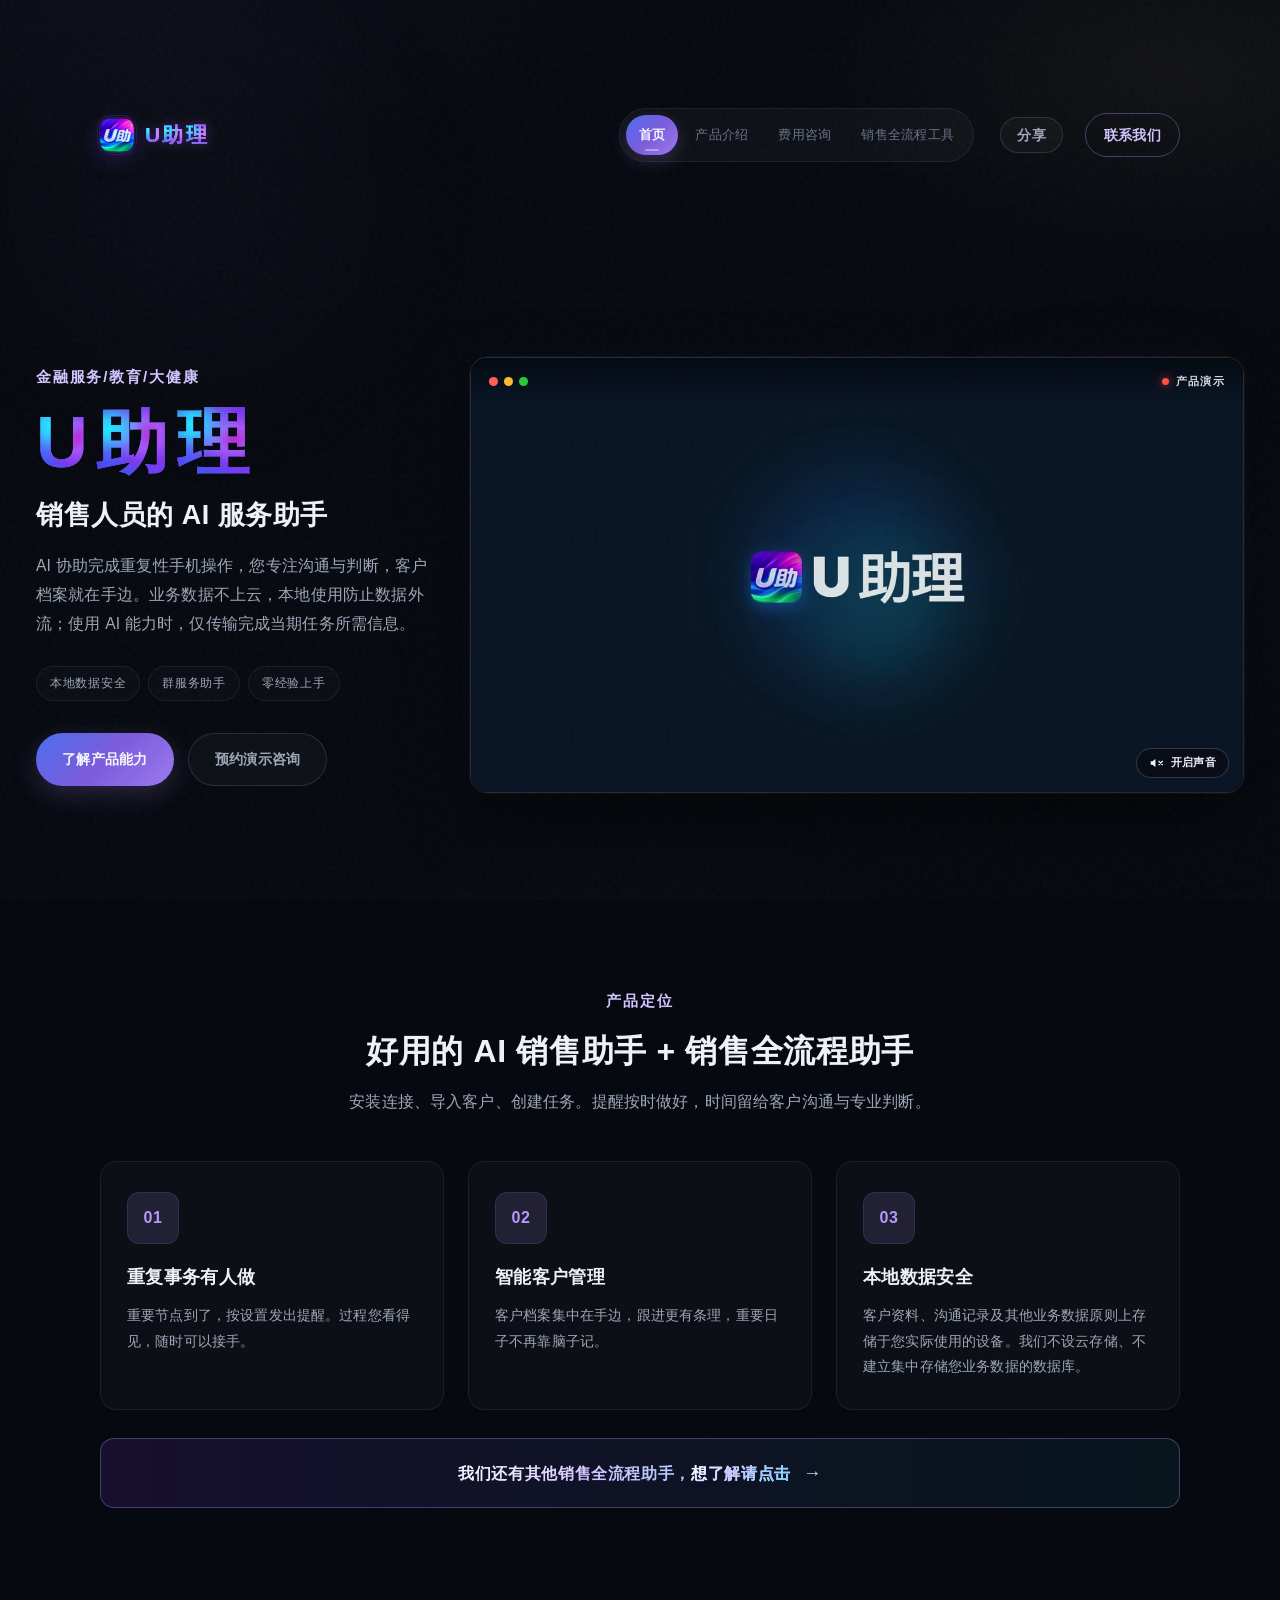
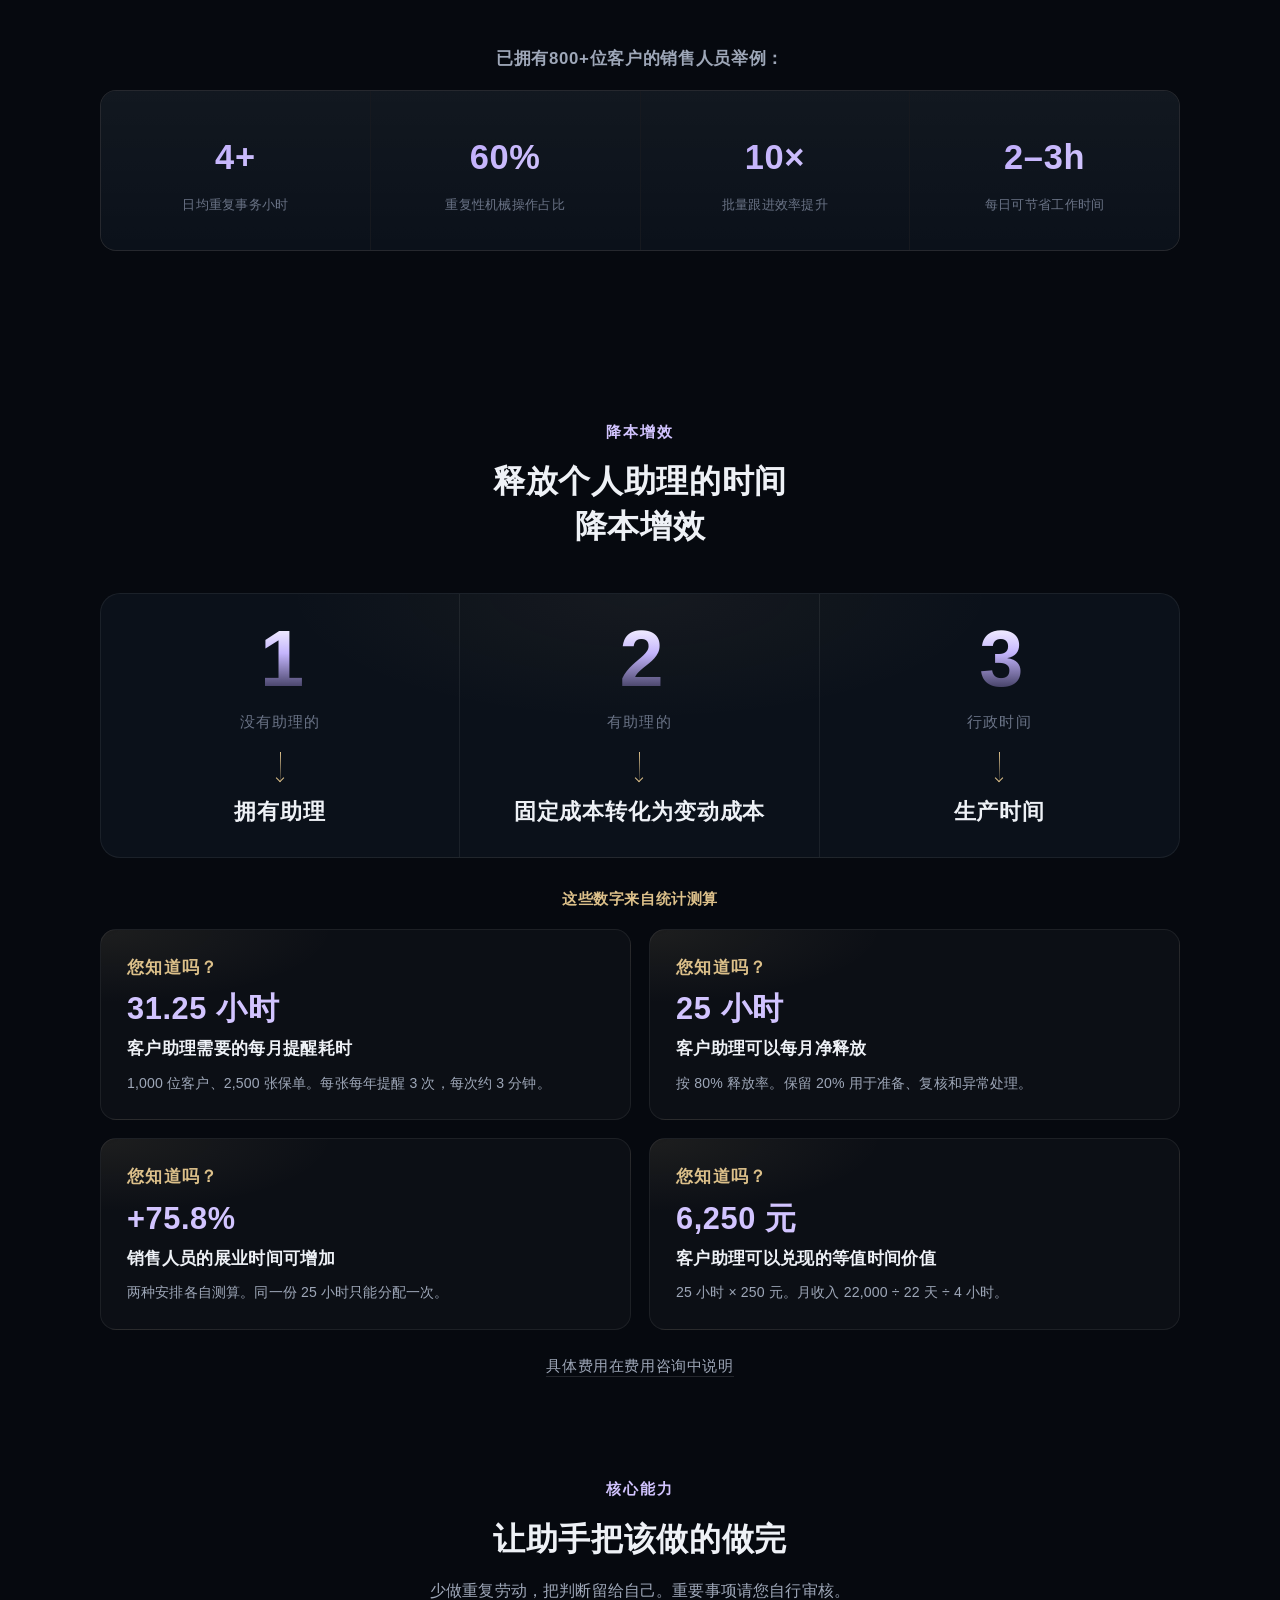
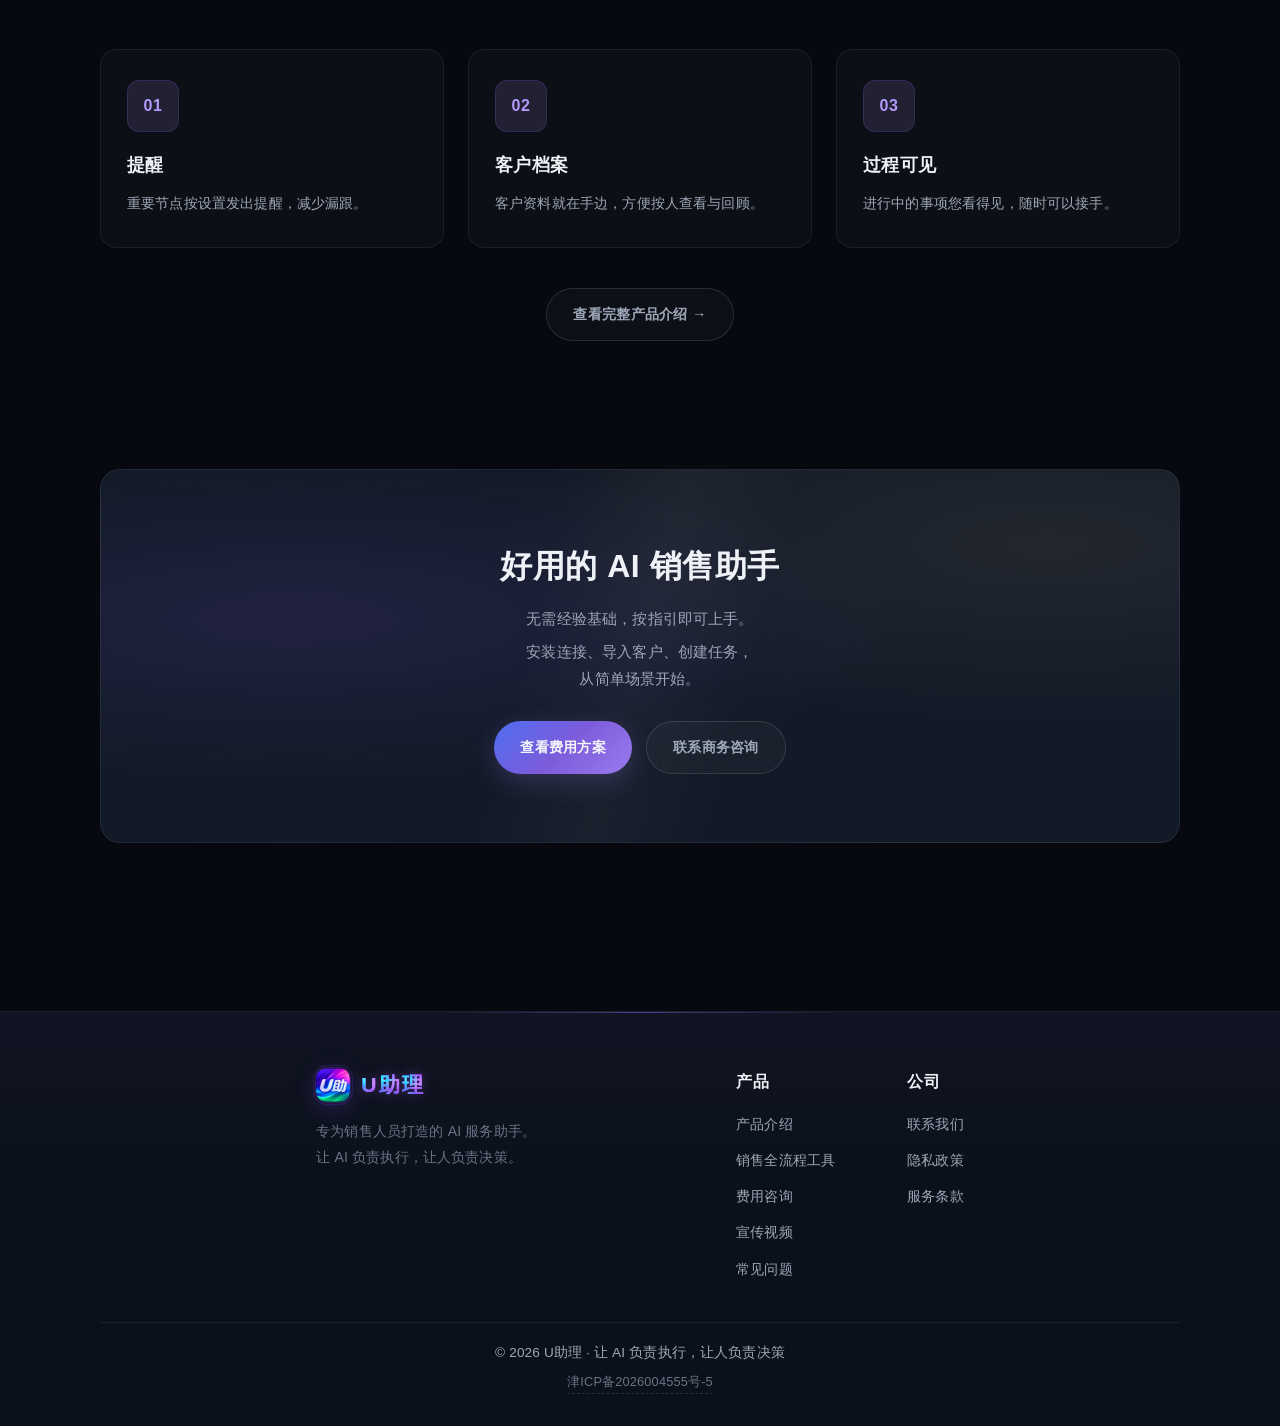
==== commit 4cf8dca1: "调整样式显示的问题" ====
--- a/index.html
+++ b/index.html
@@ -16,6 +16,9 @@
   <meta itemprop="image" content="static/share-cover.jpg" />
   <script>
     (function () {
+      if (/MicroMessenger/i.test(navigator.userAgent || '')) {
+        document.documentElement.classList.add('is-wechat');
+      }
       var img = new URL('static/share-cover.jpg', location.href).href;
       var pageUrl = location.href.split('#')[0];
       var image = document.querySelector('meta[property="og:image"]');
@@ -31,7 +34,7 @@
       urlMeta.setAttribute('content', pageUrl);
     })();
   </script>
-  <link rel="stylesheet" href="css/style.css?v=m102" />
+  <link rel="stylesheet" href="css/style.css?v=m105" />
 </head>
 <body>
   <div class="bg-mesh" aria-hidden="true"></div>
@@ -86,13 +89,15 @@
             <video
               id="hero-video"
               src="static/u_.mp4"
+              poster="static/hero-poster.jpg"
+              width="1920"
+              height="1080"
               autoplay
               muted
               loop
               playsinline
-              webkit-playsinline
-              x5-playsinline
-              x5-video-player-type="h5-page"
+              webkit-playsinline="true"
+              x5-playsinline="true"
               x5-video-player-fullscreen="false"
               preload="auto"
             ></video>
@@ -320,6 +325,6 @@
     </svg>
   </button>
 
-  <script src="js/main.js?v=m17"></script>
+  <script src="js/main.js?v=m22"></script>
 </body>
 </html>
--- a/css/style.css
+++ b/css/style.css
@@ -582,6 +582,7 @@
   letter-spacing: 0.08em;
   line-height: 1.08;
   margin-bottom: 14px;
+  isolation: isolate;
 }
 
 .hero-brand .brand-word {
@@ -630,9 +631,11 @@
 
 .hero-split__media {
   position: relative;
-  z-index: 3;
+  z-index: 1;
   width: 100%;
   max-width: 100%;
+  min-width: 0;
+  min-height: 0;
   display: flex;
   justify-content: stretch;
   align-self: center;
@@ -679,23 +682,36 @@
   position: relative;
   width: 100%;
   aspect-ratio: 16 / 9;
+  max-height: calc(100vw * 9 / 16);
   border-radius: 16px;
   overflow: hidden;
   background: #000;
+  min-width: 0;
+  min-height: 0;
+}
+
+/* 旧版微信内核不认 aspect-ratio，用固定比例撑开，避免 video 固有高度把页面顶开 */
+@supports not (aspect-ratio: 16 / 9) {
+  .video-frame__inner {
+    height: 0;
+    padding-bottom: 56.25%;
+    max-height: none;
+  }
 }
 
 .video-frame__inner video {
   position: absolute;
-  inset: 0;
+  top: 0;
+  left: 0;
   z-index: 0;
   width: 100%;
   height: 100%;
+  max-width: 100%;
+  max-height: 100%;
   object-fit: contain;
   object-position: center center;
   background: #000;
-  /* 保持清晰，避免被拉伸发虚 */
   image-rendering: auto;
-  transform: translateZ(0);
 }
 
 .video-sound {
@@ -3299,6 +3315,69 @@
     order: -1;
     transform: none !important;
     justify-content: stretch;
+    overflow: hidden;
+    min-height: 0;
+    max-height: calc(100vw * 9 / 16);
+    animation: none;
+    opacity: 1;
+  }
+
+  .hero-split__copy,
+  .hero-split__media {
+    animation: none;
+    opacity: 1;
+    transform: none;
+  }
+
+  /* 微信把 background-clip:text 的透明填充漫到后面的字和实心按钮上，滑一下才重绘。
+     currentcolor 挡不住，必须写成具体颜色，并关掉文字裁切。 */
+  .hero-split__copy .section-label,
+  .hero-split__copy .hero-title,
+  .hero-split__copy .hero-desc,
+  .hero-split__copy .hero-meta span,
+  .hero-split__copy .btn {
+    -webkit-background-clip: border-box;
+    background-clip: border-box;
+  }
+
+  .hero-split__copy .section-label {
+    -webkit-text-fill-color: #d2c4ff;
+  }
+
+  .hero-split__copy .hero-title {
+    -webkit-text-fill-color: #eef1f6;
+  }
+
+  .hero-split__copy .hero-desc,
+  .hero-split__copy .hero-meta span,
+  .hero-split__copy .btn-ghost {
+    -webkit-text-fill-color: #9ea7b8;
+  }
+
+  .hero-split__copy .btn-primary {
+    -webkit-text-fill-color: #f4f6fb;
+    color: #f4f6fb;
+    background-image: linear-gradient(135deg, #4d6ef0 0%, #7c5cdb 50%, #9b7aef 100%);
+  }
+
+  /* 首屏大字本身也是透明裁切。微信里渐变经常第一帧不画，整段标题就是一块空白。
+     导航里的小 logo 保留渐变；这里改成同一实色，三个字不再被裁切。 */
+  html.is-wechat .hero-split__copy .brand-char,
+  html.is-wechat .hero-split__copy .brand-char:nth-child(1),
+  html.is-wechat .hero-split__copy .brand-char:nth-child(2),
+  html.is-wechat .hero-split__copy .brand-char:nth-child(3) {
+    background: none !important;
+    -webkit-background-clip: border-box !important;
+    background-clip: border-box !important;
+    -webkit-text-fill-color: #d2c4ff !important;
+    color: #d2c4ff !important;
+    filter: none !important;
+  }
+
+  html.is-wechat .hero-split__copy {
+    -webkit-transform: translateZ(0);
+    transform: translateZ(0);
+    opacity: 1;
   }
 
   .video-frame {
@@ -4880,6 +4959,7 @@
     font-size: 18px;
     line-height: 1.45;
     color: #eef1f6;
+    -webkit-text-fill-color: #eef1f6;
   }
 
   .hero-desc,
@@ -4899,10 +4979,17 @@
     color: #c5cedb;
   }
 
+  .hero-split__copy .hero-desc,
+  .hero-split__copy .hero-meta span,
+  .hero-split__copy .btn-ghost {
+    -webkit-text-fill-color: #c5cedb;
+  }
+
   .section-label,
   .page-hero .section-label {
     font-size: 13px;
     color: var(--accent-bright);
+    -webkit-text-fill-color: #d2c4ff;
   }
 
   .section-title,
